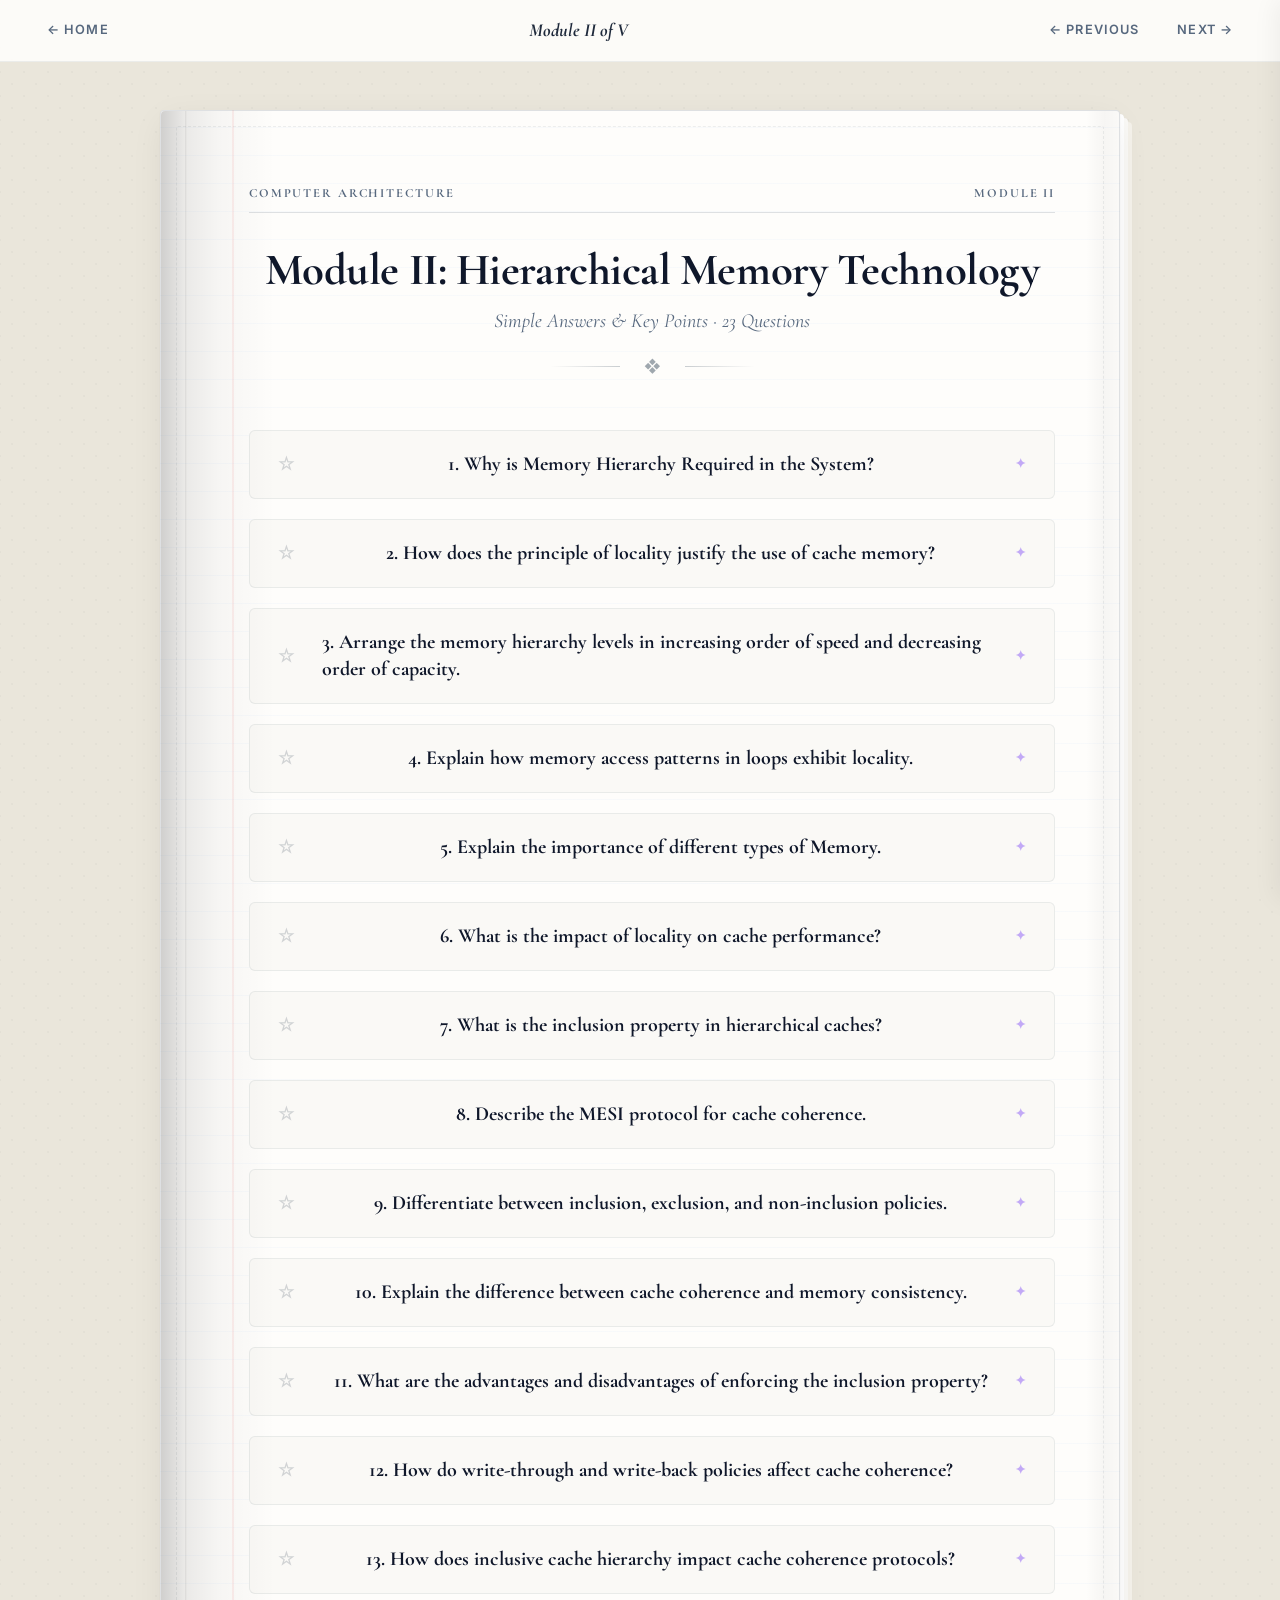
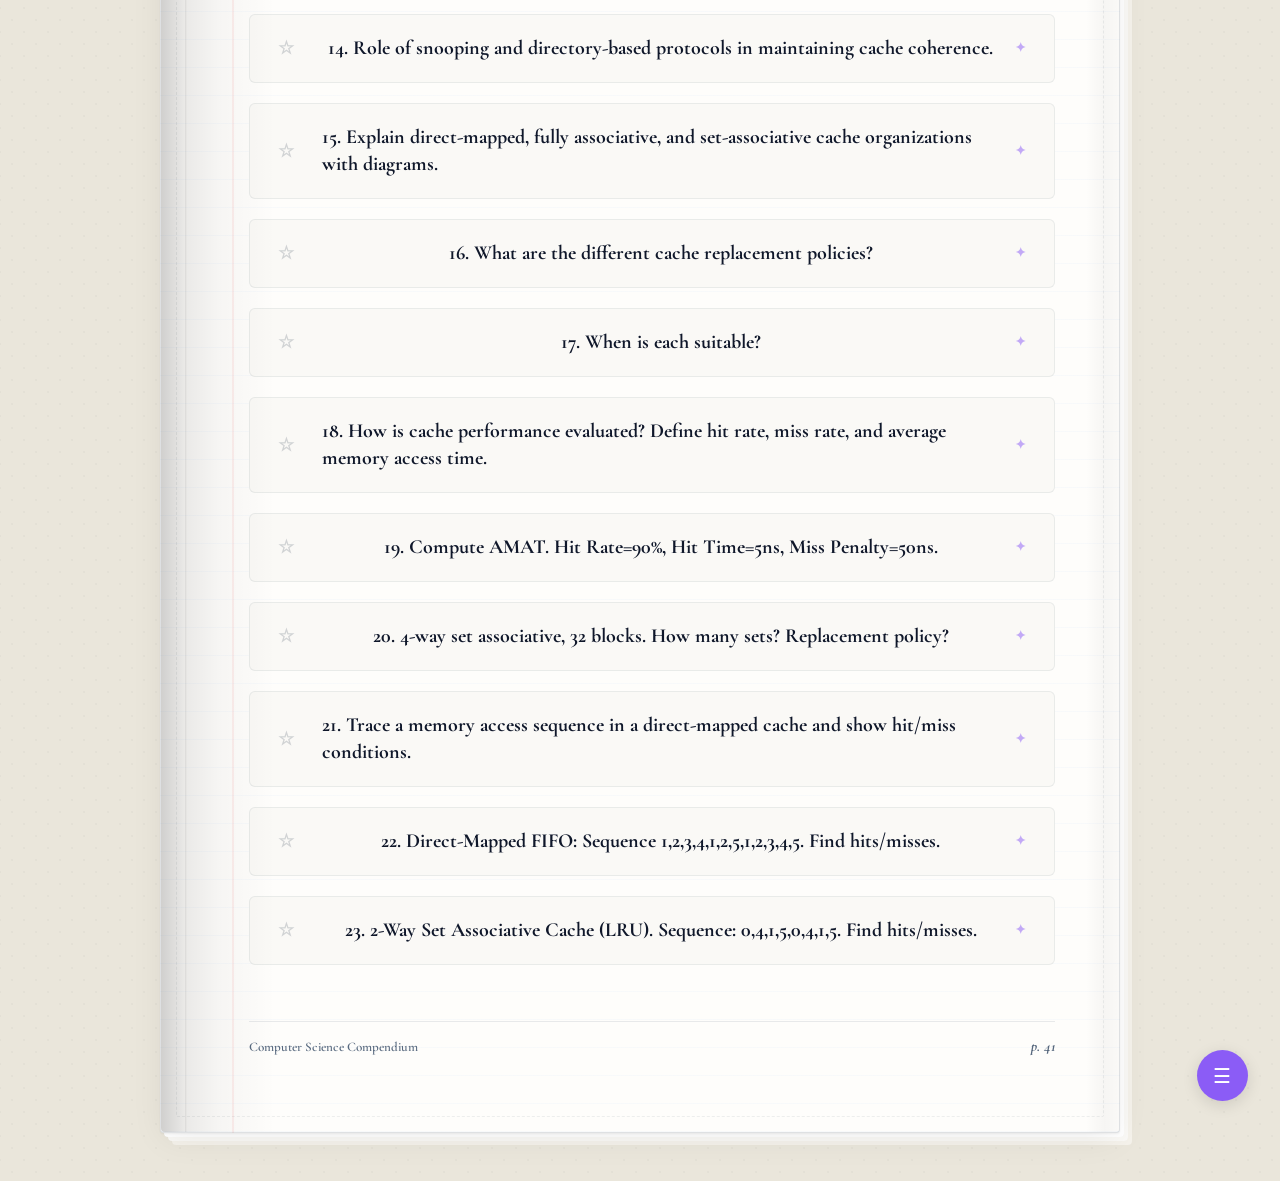
==== memory.html @ 6310a715 "Add PYQ solutions page (2023 & 2024), remove page animations, update index" ====
<!DOCTYPE html>
<html lang="en">
<head>
    <meta charset="UTF-8">
    <meta name="viewport" content="width=device-width, initial-scale=1.0">
    <title>Module 2: Hierarchical Memory Technology - Detailed Answers</title>
    <!-- Google Fonts -->
    <link rel="preconnect" href="https://fonts.googleapis.com">
    <link rel="preconnect" href="https://fonts.gstatic.com" crossorigin>
    <link href="https://fonts.googleapis.com/css2?family=Cormorant+Garamond:ital,wght@0,300;0,400;0,500;0,600;0,700;1,400;1,500;1,600&family=Inter:wght@300;400;500;600;700;800&display=swap" rel="stylesheet">

    <!-- Link to Shared Notes Stylesheet -->
    <link rel="stylesheet" href="notes.css">

    <!-- Page Specific Variable Colors -->
    <style>
        :root {
            --primary-color: var(--color-u2, #8b5cf6); /* Royal Purple */
            --primary-light: rgba(139, 92, 246, 0.05);
            --border-color: rgba(139, 92, 246, 0.15);
        }
    </style>
</head>
<body>

<nav class="top-nav">
    <a href="index.html">← Home</a>
    <span class="nav-title">Module II of V</span>
    <div style="display:flex;gap:0.5rem;">
        <a href="pipelining.html">← Previous</a>
        <a href="ilp.html">Next →</a>
    </div>
</nav>

<div class="container">
    <header>
        <h1>Module II: Hierarchical Memory Technology</h1>
        <p class="subtitle">Simple Answers &amp; Key Points · 23 Questions</p>
        <div class="book-divider">
            <span class="line"></span>
            <span class="ornament">❖</span>
            <span class="line"></span>
        </div>
    </header>
    <div class="section">

<details><summary>1. Why is Memory Hierarchy Required in the System?</summary>
<div class="answer">
    <p>The Memory Hierarchy is a fundamental architectural concept that organizes storage into multiple levels, each offering a different balance of speed, size, and cost. It exists because no single memory technology can simultaneously satisfy all three requirements of an ideal memory: fast, large, and cheap.</p>

    <p><span class="highlight">The Core Problem (The Speed-Size-Cost Triangle):</span></p>
    <ul>
        <li><b>Fast Memory (SRAM):</b> Used in CPU caches. It is extremely fast (sub-nanosecond access times) but very expensive per bit and physically large per transistor (requires 6 transistors per bit). Building a 16 GB main memory entirely from SRAM would be prohibitively expensive.</li>
        <li><b>Dense Memory (DRAM):</b> Used for Main Memory (RAM). It is much cheaper per bit (1 transistor + 1 capacitor per bit) and denser, but significantly slower (50-100 ns access times) than SRAM.</li>
        <li><b>Massive Memory (Disk/SSD):</b> Used for Secondary Storage. It is extremely cheap and can hold terabytes, but is orders of magnitude slower than DRAM (millisecond access for HDD).</li>
    </ul>

    <p><span class="highlight">The Solution — Memory Hierarchy:</span></p>
    <p>By placing small amounts of fast, expensive memory (registers, L1/L2/L3 caches) close to the CPU and progressively larger, slower, cheaper memory (DRAM, SSD, HDD) farther away, the system creates the <b>illusion</b> of a single memory that is both as fast as SRAM and as large as a hard disk. This illusion works because of the <b>Principle of Locality</b> — programs tend to access only a small fraction of memory at any given time, and that fraction can be kept in the fastest cache layer.</p>

    <p><span class="highlight">The Hierarchy Levels (Fastest to Slowest):</span></p>
    <ol>
        <li>CPU Registers (~0.25 ns, bytes)</li>
        <li>L1 Cache (~1 ns, 32-64 KB)</li>
        <li>L2 Cache (~4 ns, 256 KB - 1 MB)</li>
        <li>L3 Cache (~10 ns, 4-64 MB)</li>
        <li>Main Memory / DRAM (~50-100 ns, 8-64 GB)</li>
        <li>SSD (~100 μs, 256 GB - 4 TB)</li>
        <li>HDD (~10 ms, 1-20 TB)</li>
    </ol>
</div>
</details>

<details><summary>2. How does the principle of locality justify the use of cache memory?</summary>
<div class="answer">
    <p>The <b>Principle of Locality</b> is the empirical observation that programs do not access all memory locations with equal probability. Instead, they tend to access a small, concentrated subset of addresses at any point in time. This principle provides the theoretical foundation for why caches work.</p>

    <p><span class="highlight">Temporal Locality (Locality in Time):</span></p>
    <ul>
        <li><b>Observation:</b> If a memory address is referenced at time <i>t</i>, there is a very high probability it will be referenced again in the near future (at time <i>t + Δ</i>).</li>
        <li><b>Programming Cause:</b> Loops. A loop counter variable <code>i</code> is read and written every single iteration. Accumulators like <code>sum += A[i]</code> are touched repeatedly. Instruction memory of the loop body is fetched every iteration.</li>
        <li><b>Cache Justification:</b> Once a data block is brought into the cache on the first access (a compulsory miss), it stays there. All subsequent accesses within the loop are fast cache hits, amortizing the cost of the initial slow memory fetch.</li>
    </ul>

    <p><span class="highlight">Spatial Locality (Locality in Space):</span></p>
    <ul>
        <li><b>Observation:</b> If a memory address X is referenced, then addresses near X (e.g., X+1, X+2, X+4) are very likely to be referenced soon.</li>
        <li><b>Programming Cause:</b> Sequential array traversal (<code>A[0], A[1], A[2]...</code>), sequential instruction fetching (one instruction after another), and accessing fields of a struct or object laid out contiguously in memory.</li>
        <li><b>Cache Justification:</b> Caches do not fetch just the single requested byte. They fetch an entire <b>cache block (line)</b>, typically 64 bytes. When <code>A[0]</code> is requested, the cache also loads <code>A[1]</code> through approximately <code>A[15]</code> (for 4-byte integers). All subsequent accesses to those elements are instant cache hits.</li>
    </ul>

    <p><span class="highlight">Conclusion:</span> Without locality, every memory access would be a cache miss, rendering caches useless. It is precisely because programs exhibit strong temporal and spatial locality that a small, fast cache can intercept 90-99% of all memory accesses, dramatically speeding up execution.</p>
</div>
</details>

<details><summary>3. Arrange the memory hierarchy levels in increasing order of speed and decreasing order of capacity.</summary>
<div class="answer">
    <p>The Memory Hierarchy is organized such that as you move closer to the CPU, memory becomes <b>faster but smaller</b>. Conversely, as you move away from the CPU, memory becomes <b>slower but larger and cheaper</b>.</p>

    <p><span class="highlight">Arrangement (Slowest/Largest → Fastest/Smallest):</span></p>

    <table>
        <tr><th>Level</th><th>Technology</th><th>Typical Size</th><th>Typical Access Time</th><th>Cost per GB</th></tr>
        <tr><td>7. Secondary Storage</td><td>Magnetic Disk (HDD)</td><td>1–20 TB</td><td>5–10 ms</td><td>~$0.02</td></tr>
        <tr><td>6. Flash Storage</td><td>NAND Flash (SSD)</td><td>256 GB–4 TB</td><td>25–100 μs</td><td>~$0.10</td></tr>
        <tr><td>5. Main Memory</td><td>DRAM</td><td>8–64 GB</td><td>50–100 ns</td><td>~$3</td></tr>
        <tr><td>4. L3 Cache</td><td>SRAM</td><td>4–64 MB</td><td>~10 ns</td><td>~$10</td></tr>
        <tr><td>3. L2 Cache</td><td>SRAM</td><td>256 KB–1 MB</td><td>~4 ns</td><td>~$10</td></tr>
        <tr><td>2. L1 Cache</td><td>SRAM</td><td>32–64 KB</td><td>~1 ns</td><td>~$10</td></tr>
        <tr><td>1. CPU Registers</td><td>Flip-Flops</td><td>~1 KB</td><td>~0.25 ns</td><td>Highest</td></tr>
    </table>

    <p><b>Key Principle:</b> Each level acts as a cache for the level below it. L1 caches data from L2, L2 caches data from L3, L3 caches data from DRAM, and DRAM effectively caches data from the SSD/HDD (via Virtual Memory).</p>
</div>
</details>

<details><summary>4. Explain how memory access patterns in loops exhibit locality.</summary>
<div class="answer">
    <p>Loops are the single most important source of locality in computer programs. They demonstrate both temporal and spatial locality simultaneously.</p>

    <p><span class="highlight">Example Code:</span></p>
    <pre>
int sum = 0;
for (int i = 0; i &lt; 1000; i++) {
    sum += A[i];
}
    </pre>

    <p><span class="highlight">Temporal Locality exhibited:</span></p>
    <ul>
        <li>The variable <code>sum</code> is read and written <b>in every single iteration</b> of the loop (1000 times). After the first access brings <code>sum</code> into the cache, the remaining 999 accesses are all fast cache hits.</li>
        <li>The variable <code>i</code> (the loop counter) is read and incremented every iteration — also a temporal locality pattern.</li>
        <li>The <b>instructions</b> of the loop body (the machine code for <code>sum += A[i]</code>, the branch, and the increment) are fetched from instruction memory 1000 times. After the first iteration fetches them into the I-Cache, the next 999 iterations are all instruction cache hits.</li>
    </ul>

    <p><span class="highlight">Spatial Locality exhibited:</span></p>
    <ul>
        <li>The array <code>A[i]</code> is accessed sequentially: <code>A[0], A[1], A[2], ..., A[999]</code>. These elements are stored contiguously in memory.</li>
        <li>When the CPU fetches <code>A[0]</code>, the cache brings in an entire 64-byte cache block, which also contains <code>A[1]</code> through <code>A[15]</code> (assuming 4-byte integers). This means elements <code>A[1]</code> to <code>A[15]</code> are immediate cache hits without any additional memory requests.</li>
        <li>The instructions of the loop body are also stored sequentially in memory. Fetching the first instruction loads the neighboring instructions into the same cache block.</li>
    </ul>

    <p><b>Net Result:</b> Due to both types of locality, the cache hit rate for this loop is extremely high (often &gt;95%), meaning the CPU rarely has to wait for slow main memory.</p>
</div>
</details>

<details><summary>5. Explain the importance of different types of Memory.</summary>
<div class="answer">
    <p>Each type of memory technology serves a specific, irreplaceable role in a computer system. No single technology can fulfill all requirements.</p>

    <p><span class="highlight">1. SRAM (Static Random-Access Memory):</span></p>
    <ul>
        <li><b>Role:</b> Used for CPU Caches (L1, L2, L3).</li>
        <li><b>Technology:</b> Uses 6 transistors per bit in a bistable flip-flop configuration. Data is retained as long as power is on (no refresh needed).</li>
        <li><b>Importance:</b> Provides ultra-fast access times (~1 ns), which is essential to keep up with the CPU clock speed. Without SRAM caches, the CPU would stall on nearly every memory access, bottlenecking performance.</li>
        <li><b>Limitation:</b> Extremely expensive and physically large per bit, limiting cache sizes to a few megabytes.</li>
    </ul>

    <p><span class="highlight">2. DRAM (Dynamic Random-Access Memory):</span></p>
    <ul>
        <li><b>Role:</b> Used for Main Memory (the "RAM" users typically refer to).</li>
        <li><b>Technology:</b> Uses 1 transistor + 1 capacitor per bit. The capacitor charge leaks over time, requiring periodic <b>refresh cycles</b> (every ~64 ms), hence "Dynamic".</li>
        <li><b>Importance:</b> Offers a good balance of density, cost, and speed. It provides gigabytes of addressable memory (8-64 GB typically) at a reasonable cost, allowing programs and their data to reside in fast, random-access storage.</li>
        <li><b>Limitation:</b> Much slower than SRAM (~50-100 ns access), and volatile (data lost on power off).</li>
    </ul>

    <p><span class="highlight">3. Flash Memory (NAND) / SSD:</span></p>
    <ul>
        <li><b>Role:</b> Used for Secondary Storage (replacing traditional HDDs).</li>
        <li><b>Technology:</b> Non-volatile. Uses floating-gate transistors to trap electrons, representing data bits even without power.</li>
        <li><b>Importance:</b> Provides high-capacity, persistent, non-volatile storage with much faster access times than HDDs (microseconds vs. milliseconds). Critical for OS boot, application storage, and databases.</li>
    </ul>

    <p><span class="highlight">4. Magnetic Disk (HDD):</span></p>
    <ul>
        <li><b>Role:</b> Archival and bulk storage.</li>
        <li><b>Importance:</b> Provides the cheapest cost per GB for massive datasets (backups, media libraries, cold data). However, mechanical seek times make random access extremely slow (~10 ms).</li>
    </ul>
</div>
</details>

<details><summary>6. What is the impact of locality on cache performance?</summary>
<div class="answer">
    <p>Locality has a <b>direct and profound</b> impact on cache performance. It is the sole reason caches are effective. Without locality, a cache would have nearly a 0% hit rate and provide no benefit.</p>

    <p><span class="highlight">Impact on Hit Rate:</span></p>
    <ul>
        <li>High locality means the CPU repeatedly accesses data that is already in the cache. This directly increases the <b>cache hit rate</b>, which for well-optimized programs on modern processors can exceed 95-99%.</li>
        <li>Poor locality (e.g., random memory access patterns across a large dataset) causes the CPU to constantly request data that is NOT in the cache, resulting in a high <b>miss rate</b> and frequent, slow fetches from main memory.</li>
    </ul>

    <p><span class="highlight">Impact on Average Memory Access Time (AMAT):</span></p>
    <div class="formula-box">AMAT = Hit Time + (Miss Rate × Miss Penalty)</div>
    <ul>
        <li>If the hit rate is 99% (miss rate = 1%), hit time is 1 ns, and miss penalty is 100 ns:<br>
        AMAT = 1 + (0.01 × 100) = 1 + 1 = <b>2 ns</b>. (Excellent, nearly as fast as the cache itself.)</li>
        <li>If the hit rate drops to 80% (miss rate = 20%) due to poor locality:<br>
        AMAT = 1 + (0.20 × 100) = 1 + 20 = <b>21 ns</b>. (Over 10× worse.)</li>
    </ul>

    <p><span class="highlight">Impact on Processor Stalls and CPI:</span></p>
    <ul>
        <li>Every cache miss forces the CPU pipeline to <b>stall</b> for dozens to hundreds of clock cycles while data is fetched from DRAM. These stalls directly inflate the effective CPI (Cycles Per Instruction).</li>
        <li><div class="formula-box">Effective CPI = Ideal CPI + Memory Stall Cycles per Instruction</div></li>
        <li>Programs with high locality minimize memory stall cycles, keeping the effective CPI close to the ideal CPI of 1.0.</li>
    </ul>

    <p><b>Conclusion:</b> Locality is the single most important factor determining cache performance. Compiler writers and programmers invest significant effort in optimizing data layouts and access patterns (e.g., loop tiling, struct-of-arrays vs. array-of-structs) to maximize locality.</p>
</div>
</details>

<details><summary>7. What is the inclusion property in hierarchical caches?</summary>
<div class="answer">
    <p>The <b>Inclusion Property</b> (also called Multilevel Inclusion) is a design policy for multi-level cache hierarchies that states: <i>every cache block present in a higher-level (closer to CPU) cache must also be present in the lower-level (farther from CPU) cache.</i></p>

    <p><span class="highlight">Formal Definition:</span></p>
    <p>If a cache hierarchy has L1 and L2 caches, the inclusion property requires that:</p>
    <div class="formula-box">Contents(L1) ⊆ Contents(L2)</div>
    <p>That is, L1 is a strict subset of L2. Anything in L1 must also be in L2. L2 may contain blocks that are NOT in L1.</p>

    <p><span class="highlight">Implications and Mechanism:</span></p>
    <ul>
        <li><b>When L1 fetches a new block:</b> The block is also loaded into L2 (if not already there).</li>
        <li><b>When L2 evicts a block:</b> The hardware must check if that block also exists in L1. If it does, the block must be invalidated (or written back) from L1 as well. This is called a <b>back-invalidation</b>.</li>
        <li><b>Cache Coherence Benefit:</b> This is the primary motivation. In a multiprocessor system using a snooping protocol, the coherence hardware only needs to snoop (monitor) the L2 cache. If a block is not in L2, the inclusion property guarantees it is also not in L1. This saves the overhead of snooping both L1 and L2.</li>
    </ul>

    <p><span class="highlight">Drawback:</span></p>
    <p>The total unique cache capacity is reduced. Since L1 data is duplicated in L2, the effective unique storage is just the size of L2, not L1 + L2. This wastes a portion of the L2 space.</p>
</div>
</details>

<details><summary>8. Describe the MESI protocol for cache coherence.</summary>
<div class="answer">
    <p>The <b>MESI protocol</b> (also known as the Illinois protocol) is a widely used hardware-based cache coherence protocol for multiprocessor systems. It tracks the state of every cache block to ensure that all processors see a consistent view of shared memory. MESI stands for the four possible states of a cache line:</p>

    <p><span class="highlight">The Four States:</span></p>
    <ol>
        <li><b>M — Modified:</b>
            <ul>
                <li>The cache line has been modified (written to) by this processor and is <b>different from main memory</b>.</li>
                <li>This is the <b>only</b> valid copy of this data in the entire system.</li>
                <li>The cache is responsible for writing this data back to main memory before any other processor can read it.</li>
            </ul>
        </li>
        <li><b>E — Exclusive:</b>
            <ul>
                <li>The cache line is present <b>only in this cache</b> and it <b>matches main memory</b> (clean).</li>
                <li>This processor can promote the state to Modified (write to it) <b>without any bus transaction</b>, because no other cache holds a copy.</li>
            </ul>
        </li>
        <li><b>S — Shared:</b>
            <ul>
                <li>The cache line is present in <b>this cache and potentially one or more other caches</b>, and it <b>matches main memory</b> (clean).</li>
                <li>If this processor wants to write to this line, it must first broadcast an <b>Invalidate</b> message on the bus to force all other caches to discard their copies.</li>
            </ul>
        </li>
        <li><b>I — Invalid:</b>
            <ul>
                <li>The cache line is <b>not valid</b>. It contains stale or no data.</li>
                <li>Any access to this line requires a full cache miss and a fetch from main memory or another cache.</li>
            </ul>
        </li>
    </ol>

    <p><span class="highlight">Key Transitions (Examples):</span></p>
    <ul>
        <li><b>Read Miss (I → E or S):</b> Processor reads a block not in its cache. If no other cache has it, the state becomes Exclusive. If another cache has it, both become Shared.</li>
        <li><b>Write Hit (E → M):</b> Processor writes to a block it exclusively owns. No bus traffic needed; simply transition to Modified.</li>
        <li><b>Write Hit (S → M):</b> Processor writes to a shared block. It must broadcast an Invalidate on the bus to invalidate all other copies, then transitions to Modified.</li>
        <li><b>Snoop Hit (M → I/S):</b> Another processor wants to read a block that is Modified in this cache. This cache must supply the data (via bus intervention), write it back to memory, and transition to Shared (or Invalid).</li>
    </ul>
</div>
</details>

<details><summary>9. Differentiate between inclusion, exclusion, and non-inclusion policies.</summary>
<div class="answer">
    <p>These three policies define the relationship between the contents of different levels in a multi-level cache hierarchy (e.g., L1 and L2). Each has distinct trade-offs.</p>

    <table>
        <tr><th>Property</th><th>Inclusive</th><th>Exclusive</th><th>Non-Inclusive (NINE)</th></tr>
        <tr><td><b>Rule</b></td><td>L1 ⊆ L2 (L1 is a subset of L2)</td><td>L1 ∩ L2 = ∅ (No block is in both)</td><td>No constraint. Data may or may not overlap.</td></tr>
        <tr><td><b>Unique Capacity</b></td><td>Effective = L2 size (L1 data is duplicated)</td><td>Effective = L1 + L2 (maximum utilization)</td><td>Between Inclusive and Exclusive</td></tr>
        <tr><td><b>On L2 Eviction</b></td><td>Must back-invalidate the block from L1</td><td>Evicted block may be placed into L1 (swap)</td><td>No special action needed</td></tr>
        <tr><td><b>Coherence</b></td><td>Simplified: Snooping only needs to check L2</td><td>Complex: Must snoop both L1 and L2</td><td>Complex: Must snoop both L1 and L2</td></tr>
        <tr><td><b>Used By</b></td><td>Intel (historically), many server CPUs</td><td>AMD Athlon (L1/L2)</td><td>Some ARM designs, recent Intel designs</td></tr>
    </table>

    <p><span class="highlight">Key Insight:</span> The choice depends on whether the designer prioritizes <b>coherence simplicity</b> (→ Inclusive) or <b>maximum effective cache capacity</b> (→ Exclusive). Non-Inclusive is a pragmatic middle ground used when neither extreme is desirable.</p>
</div>
</details>

<details><summary>10. Explain the difference between cache coherence and memory consistency.</summary>
<div class="answer">
    <p>These are two distinct but related concepts that are essential for correctness in multiprocessor systems. They are often confused but address fundamentally different problems.</p>

    <table>
        <tr><th>Feature</th><th>Cache Coherence</th><th>Memory Consistency</th></tr>
        <tr><td><b>Scope</b></td><td>Deals with a <b>single memory location</b> (address X).</td><td>Deals with the <b>ordering of accesses to multiple different memory locations</b>.</td></tr>
        <tr><td><b>Problem Addressed</b></td><td>Stale copies in private caches. Multiple processors must read the most recently written value for the same variable.</td><td>Instruction reordering by compiler or out-of-order execution hardware making writes visible in an unexpected sequence.</td></tr>
        <tr><td><b>Protocol/Model</b></td><td>Enforced by hardware protocol (e.g., MESI, Snooping, Directory protocols).</td><td>Enforced by Memory Consistency Models (e.g., Sequential Consistency, TSO, Weak Consistency).</td></tr>
        <tr><td><b>Enforcement Level</b></td><td>Invisible to software; handled entirely in the hardware cache hierarchy.</td><td>Exposed to software; programmers use memory fences/barriers or synchronization primitives.</td></tr>
        <tr><td><b>Core Guarantee</b></td><td>A read to location X eventually returns the most recently written value to location X.</td><td>Updates to multiple variables (e.g., Flag and Data) are observed in a legal, consistent order.</td></tr>
    </table>

    <p><span class="highlight">Summary:</span> Coherence guarantees that you get the <i>correct value</i> for a single variable. Consistency guarantees the <i>correct order</i> in which updates to multiple variables become visible across processors. Both are necessary for correct parallel programs.</p>
</div>
</details>

<details><summary>11. What are the advantages and disadvantages of enforcing the inclusion property?</summary>
<div class="answer">
    <p>The inclusion property (L1 ⊆ L2) is a deliberate design choice with significant trade-offs.</p>

    <p><span class="highlight">Advantages:</span></p>
    <ol>
        <li><b>Simplified Cache Coherence:</b> This is the primary motivation. In a multiprocessor system with snooping, coherence requests (e.g., invalidations) from other processors on the shared bus only need to check the L2 cache. If the block is not found in L2, the inclusion property guarantees it is not in L1 either. This avoids the latency and complexity of also probing the smaller, faster L1 cache on every snoop request.</li>
        <li><b>External Interface Simplification:</b> The L2 cache acts as a single, unified filter between the processor core and the rest of the memory system. All coherence traffic is handled at L2, keeping the L1 cache dedicated to serving the CPU with minimal interference.</li>
        <li><b>Easier Verification:</b> Hardware designers find it easier to verify the correctness of a coherence protocol when the inclusion invariant holds, reducing design bugs.</li>
    </ol>

    <p><span class="highlight">Disadvantages:</span></p>
    <ol>
        <li><b>Wasted Cache Capacity:</b> All blocks in L1 are duplicated in L2. If L1 is 64 KB and L2 is 256 KB, effectively only 256 KB of unique data can be cached (not 64 + 256 = 320 KB). In an exclusive hierarchy, the full 320 KB would be usable.</li>
        <li><b>Back-Invalidation Pollution:</b> When L2 needs to evict a block (to make space), it must check if L1 also has that block. If L1 does, it must be forcibly evicted from L1 as well (back-invalidation). This can evict a block that the CPU is actively using from L1, causing an unnecessary L1 miss and performance degradation.</li>
        <li><b>L2 Size Constraint:</b> L2 must be significantly larger than L1 to avoid excessive back-invalidations. The associativity of L2 must also be at least as high as L1's to prevent pathological eviction scenarios.</li>
    </ol>
</div>
</details>

<details><summary>12. How do write-through and write-back policies affect cache coherence?</summary>
<div class="answer">
    <p>The write policy determines what happens to main memory when the CPU writes to a cache block. This has a direct and significant impact on how coherence is maintained in multiprocessor systems.</p>

    <p><span class="highlight">Write-Through Policy:</span></p>
    <ul>
        <li><b>Mechanism:</b> Every write to the cache simultaneously writes the data to main memory. The cache and memory are always in sync.</li>
        <li><b>Effect on Coherence:</b> Main memory always holds the most up-to-date value. If another processor needs the data, it can (in principle) read it from main memory. This simplifies coherence because the "source of truth" is always available.</li>
        <li><b>Drawback:</b> Generates massive bus traffic. Every single store instruction produces a write transaction on the memory bus. This saturates the shared bus in a multiprocessor system, making it a severe performance bottleneck. A <b>Write Buffer</b> is often used to partially mitigate this by batching writes.</li>
    </ul>

    <p><span class="highlight">Write-Back Policy:</span></p>
    <ul>
        <li><b>Mechanism:</b> Writes are only made to the cache block. The cache block is marked as "dirty" (Modified). Main memory is only updated later, when the dirty block is evicted from the cache.</li>
        <li><b>Effect on Coherence:</b> Main memory may hold stale data. This makes coherence significantly harder because the most current value of a memory location might reside exclusively in one processor's cache, unknown to all others. Hardware protocols like MESI become essential. When another processor requests the block, the owning cache must intercept the bus request (via snooping) and supply the data directly from its cache (cache-to-cache transfer or intervention).</li>
        <li><b>Advantage:</b> Drastically reduces bus traffic. Multiple writes to the same block only generate a single memory transaction when the block is eventually evicted. This is crucial for scalability in multiprocessors.</li>
    </ul>

    <p><span class="highlight">Conclusion:</span> Write-back is the dominant policy in modern multiprocessors because the reduced bus traffic far outweighs the added coherence complexity, which is efficiently handled by hardware protocols like MESI.</p>
</div>
</details>

<details><summary>13. How does inclusive cache hierarchy impact cache coherence protocols?</summary>
<div class="answer">
    <p>An inclusive cache hierarchy (where L1 ⊆ L2) has a very significant and beneficial impact on coherence protocol design, particularly for snooping-based protocols.</p>

    <p><span class="highlight">The Core Benefit — Snoop Filtering:</span></p>
    <ul>
        <li>In a bus-based multiprocessor, every coherence request (e.g., "Processor 2 wants to read block X") is broadcast on the shared bus. Every processor must check if it has block X in its cache.</li>
        <li><b>Without Inclusion:</b> The coherence hardware would need to probe both the L1 and L2 caches of each processor. Since L1 is small and fast but directly serves the CPU pipeline, interrupting L1 for every snoop request causes performance degradation (structural hazards on the L1 port).</li>
        <li><b>With Inclusion:</b> The coherence hardware only needs to probe the L2 cache (and its associated L2 tag array). If block X is NOT found in L2, the inclusion property mathematically guarantees it is NOT in L1. There is no need to interrupt the L1 cache at all. This keeps the L1 cache solely dedicated to the CPU, free from coherence interference.</li>
    </ul>

    <p><span class="highlight">Performance Impact:</span></p>
    <ul>
        <li>L2 caches are larger and slower, and typically have a dedicated port or tag array for snooping. Probing L2 does not interfere with L1-to-CPU traffic.</li>
        <li>This effectively decouples the processor pipeline from the coherence protocol, leading to higher overall throughput and lower latency.</li>
    </ul>

    <p><span class="highlight">The Tradeoff:</span></p>
    <p>The price paid is the back-invalidation problem: when L2 evicts a block, L1 must also evict it. This can hurt performance if L2 is not sufficiently larger than L1.</p>
</div>
</details>

<details><summary>14. Role of snooping and directory-based protocols in maintaining cache coherence.</summary>
<div class="answer">
    <p>Both are hardware mechanisms to ensure that all processors in a shared-memory multiprocessor see a consistent view of memory. They differ fundamentally in how they track which caches hold which blocks.</p>

    <p><span class="highlight">Snooping-Based Protocols:</span></p>
    <ul>
        <li><b>Mechanism:</b> All processors share a common bus. Every cache controller continuously monitors (snoops) all bus transactions. When one processor broadcasts a read or write request, every other cache controller checks if it holds a copy of the requested block and takes appropriate action (invalidate, supply data, etc.).</li>
        <li><b>Protocols:</b> MESI, MSI, MOESI.</li>
        <li><b>Advantages:</b> Simple hardware design; low latency for small systems (broadcast is inherently fast).</li>
        <li><b>Disadvantages:</b> Does not scale beyond ~8-16 processors. The shared bus becomes a bandwidth bottleneck because every transaction must be seen by every processor. Bus arbitration and bandwidth limit the system size.</li>
        <li><b>Used in:</b> Dual-socket and quad-socket server systems, desktop multi-core processors.</li>
    </ul>

    <p><span class="highlight">Directory-Based Protocols:</span></p>
    <ul>
        <li><b>Mechanism:</b> A distributed or centralized <b>directory</b> keeps track of the state of every memory block — specifically, which caches currently hold a copy. When a processor needs to perform a coherence action, it contacts the directory. The directory sends point-to-point messages only to the specific caches that need to be notified, rather than broadcasting to all.</li>
        <li><b>Advantages:</b> Highly scalable. Bus bandwidth is not a bottleneck because messages are targeted (unicast), not broadcast. Can scale to hundreds or thousands of processors.</li>
        <li><b>Disadvantages:</b> Higher latency for individual transactions (requires a message to the directory, then a message from the directory to the relevant cache, then a response back). More complex hardware and more memory overhead to store the directory entries.</li>
        <li><b>Used in:</b> Large-scale servers, NUMA systems (e.g., AMD EPYC, Intel Xeon with QPI/UPI), supercomputers.</li>
    </ul>
</div>
</details>

<details><summary>15. Explain direct-mapped, fully associative, and set-associative cache organizations with diagrams.</summary>
<div class="answer">
    <p>Cache organization determines <i>where</i> a memory block can be placed within the cache. This is one of the most critical cache design decisions.</p>

    <p><span class="highlight">1. Direct-Mapped Cache:</span></p>
    <ul>
        <li><b>Rule:</b> Each memory block maps to <b>exactly one</b> specific cache line.</li>
        <li><b>Mapping:</b> <code>Cache Line Index = Block Address MOD Number of Cache Blocks</code>.</li>
        <li><b>Advantage:</b> Simplest hardware. Only one comparison is needed to check for a hit/miss, leading to the fastest hit time.</li>
        <li><b>Disadvantage:</b> High conflict miss rate. If two frequently used blocks map to the same line, they continuously evict each other (thrashing), even if other cache lines are empty.</li>
        <li><b>Address Division:</b> <code>| Tag | Index | Block Offset |</code></li>
    </ul>

    <p><span class="highlight">2. Fully Associative Cache:</span></p>
    <ul>
        <li><b>Rule:</b> A memory block can be placed in <b>any</b> cache line.</li>
        <li><b>Mapping:</b> No index bits needed. The entire block address is used as the tag.</li>
        <li><b>Advantage:</b> Lowest conflict miss rate. A block is only evicted when the cache is completely full. Maximum flexibility.</li>
        <li><b>Disadvantage:</b> Most expensive hardware. Every cache line's tag must be compared simultaneously (in parallel) with the requested address. This requires a large comparator array, making it impractical for large caches.</li>
        <li><b>Address Division:</b> <code>| Tag | Block Offset |</code></li>
    </ul>

    <p><span class="highlight">3. Set-Associative Cache (N-way):</span></p>
    <ul>
        <li><b>Rule:</b> The cache is divided into <b>sets</b>. Each set contains N cache lines (N "ways"). A memory block maps to a specific <b>set</b> (using an index), but can be placed in <b>any of the N ways</b> within that set.</li>
        <li><b>Mapping:</b> <code>Set Index = Block Address MOD Number of Sets</code>.</li>
        <li><b>Advantage:</b> Best practical compromise. 4-way or 8-way set associativity drastically reduces conflict misses compared to direct-mapped, while requiring far fewer comparators than a fully associative cache.</li>
        <li><b>Address Division:</b> <code>| Tag | Set Index | Block Offset |</code></li>
    </ul>

    <p><b>Note:</b> Direct-Mapped is a special case of set-associative with 1 way. Fully Associative is a special case with 1 set containing all lines.</p>
</div>
</details>

<details><summary>16. What are the different cache replacement policies?</summary>
<div class="answer">
    <p>When a cache miss occurs in a set-associative or fully associative cache and the set is full, the cache controller must decide which existing block to <b>evict</b> (replace) to make room for the new block. The replacement policy determines this choice.</p>

    <p><span class="highlight">1. LRU (Least Recently Used):</span></p>
    <ul>
        <li><b>Policy:</b> Evict the block that has not been accessed for the longest time.</li>
        <li><b>Rationale:</b> Based on temporal locality — a block not used for a long time is unlikely to be needed soon.</li>
        <li><b>Implementation:</b> Requires tracking access order. For 2-way, a single bit suffices. For N-way (N &gt; 4), hardware complexity grows factorially, making true LRU impractical. Pseudo-LRU approximations (like tree-based PLRU) are commonly used instead.</li>
        <li><b>Performance:</b> Generally the best performing policy for typical workloads.</li>
    </ul>

    <p><span class="highlight">2. FIFO (First In, First Out):</span></p>
    <ul>
        <li><b>Policy:</b> Evict the block that has been in the cache the longest (oldest arrival), regardless of how recently or frequently it was accessed.</li>
        <li><b>Rationale:</b> Simple to implement with a circular pointer.</li>
        <li><b>Drawback:</b> Can evict frequently used blocks that happened to arrive early. Suffers from Belady's anomaly (increasing cache size can sometimes increase miss rate).</li>
    </ul>

    <p><span class="highlight">3. Random Replacement:</span></p>
    <ul>
        <li><b>Policy:</b> Evict a randomly chosen block from the set.</li>
        <li><b>Rationale:</b> Extremely simple hardware (just a random number generator / counter). No tracking of access history needed at all.</li>
        <li><b>Performance:</b> Surprisingly competitive with LRU for high-associativity caches (8-way and above). It avoids pathological worst-case patterns that can trap LRU.</li>
    </ul>

    <p><span class="highlight">4. Optimal (Belady's Algorithm — Theoretical Only):</span></p>
    <ul>
        <li><b>Policy:</b> Evict the block that will be accessed farthest in the future.</li>
        <li><b>Implementation:</b> Impossible to implement in hardware (requires knowledge of the future). Used only as a theoretical benchmark to measure how close practical algorithms come to the ideal.</li>
    </ul>
</div>
</details>

<details><summary>17. When is each suitable?</summary>
<div class="answer">
    <p>The choice of replacement policy depends on the hardware constraints and the expected workload behavior.</p>

    <ul>
        <li><span class="highlight">LRU is suitable when:</span>
            <ul>
                <li>The cache associativity is low (2-way or 4-way), where LRU hardware cost is manageable.</li>
                <li>The workload exhibits strong temporal locality (e.g., loops, recursive algorithms), where recently used data is very likely to be used again.</li>
                <li>Performance is the top priority and the hardware budget allows for the tracking logic.</li>
            </ul>
        </li>
        <li><span class="highlight">FIFO is suitable when:</span>
            <ul>
                <li>Hardware simplicity is critical and the budget for replacement logic is minimal.</li>
                <li>The workload has streaming patterns where data is accessed once and then never again (FIFO naturally evicts the oldest, already-consumed data).</li>
            </ul>
        </li>
        <li><span class="highlight">Random is suitable when:</span>
            <ul>
                <li>The cache has high associativity (8-way, 16-way), where true LRU is prohibitively expensive in hardware.</li>
                <li>The workload has unpredictable or adversarial access patterns that could exploit weaknesses in deterministic policies like LRU.</li>
                <li>In L2 and L3 caches, where the slight performance difference compared to LRU is negligible, but the hardware savings are significant.</li>
            </ul>
        </li>
    </ul>
</div>
</details>

<details><summary>18. How is cache performance evaluated? Define hit rate, miss rate, and average memory access time.</summary>
<div class="answer">
    <p>Cache performance is evaluated by measuring how effectively the cache intercepts memory requests, preventing them from reaching the slower main memory.</p>

    <p><span class="highlight">1. Hit Rate (H):</span></p>
    <ul>
        <li><b>Definition:</b> The fraction of all memory accesses that are successfully found in the cache (cache hits).</li>
        <li><div class="formula-box">Hit Rate = Number of Cache Hits / Total Number of Memory Accesses</div></li>
        <li>A typical well-designed L1 cache achieves a hit rate of 95-99%.</li>
    </ul>

    <p><span class="highlight">2. Miss Rate (M):</span></p>
    <ul>
        <li><b>Definition:</b> The fraction of all memory accesses that are NOT found in the cache (cache misses).</li>
        <li><div class="formula-box">Miss Rate = 1 - Hit Rate = Number of Cache Misses / Total Number of Memory Accesses</div></li>
        <li>Misses are categorized using the <b>"Three C's" model:</b>
            <ul>
                <li><b>Compulsory Misses:</b> First-ever access to a block (cold miss). Unavoidable.</li>
                <li><b>Capacity Misses:</b> The cache is too small to hold all the data the program needs.</li>
                <li><b>Conflict Misses:</b> Multiple blocks map to the same cache set and evict each other, even though the cache has unused space elsewhere.</li>
            </ul>
        </li>
    </ul>

    <p><span class="highlight">3. Average Memory Access Time (AMAT):</span></p>
    <ul>
        <li><b>Definition:</b> The average time required for a memory access, considering both hits and misses.</li>
        <li><div class="formula-box">AMAT = Hit Time + (Miss Rate × Miss Penalty)</div></li>
        <li><b>Hit Time:</b> The time to access the cache and determine if it's a hit (typically 1-4 clock cycles for L1).</li>
        <li><b>Miss Penalty:</b> The additional time needed to fetch the block from the next level of memory when a miss occurs (typically 50-200 clock cycles for accessing DRAM).</li>
        <li>For multi-level caches: <code>AMAT = Hit Time L1 + Miss Rate L1 × (Hit Time L2 + Miss Rate L2 × Miss Penalty L2)</code>.</li>
    </ul>
</div>
</details>

<details><summary>19. Compute AMAT. Hit Rate=90%, Hit Time=5ns, Miss Penalty=50ns.</summary>
<div class="answer">
    <p>This is a straightforward application of the AMAT formula.</p>

    <p><b>Given:</b></p>
    <ul>
        <li>Hit Rate = 90% = 0.90</li>
        <li>Hit Time = 5 ns</li>
        <li>Main Memory Access Time (used as Miss Penalty) = 50 ns</li>
    </ul>

    <p><b>Step 1: Calculate the Miss Rate</b></p>
    <div class="formula-box">Miss Rate = 1 - Hit Rate = 1 - 0.90 = 0.10 (10%)</div>

    <p><b>Step 2: Apply the AMAT Formula</b></p>
    <div class="formula-box">AMAT = Hit Time + (Miss Rate × Miss Penalty)<br>
    AMAT = 5 ns + (0.10 × 50 ns)<br>
    AMAT = 5 ns + 5 ns<br>
    AMAT = 10 ns</div>

    <p><b>Conclusion:</b> The Average Memory Access Time is <b>10 ns</b>.</p>

    <p><span class="highlight">Interpretation:</span> Even though the cache serves 90% of requests in just 5 ns, the 10% of misses — each costing an additional 50 ns — doubles the average access time to 10 ns. This illustrates why even small improvements in miss rate (e.g., from 10% to 5%) have an outsized impact on AMAT (reducing it from 10 ns to 7.5 ns).</p>
</div>
</details>

<details><summary>20. 4-way set associative, 32 blocks. How many sets? Replacement policy?</summary>
<div class="answer">
    <p><b>Given:</b></p>
    <ul>
        <li>Total number of cache blocks = 32</li>
        <li>Associativity (number of ways) = 4</li>
    </ul>

    <p><b>Step 1: Calculate the Number of Sets</b></p>
    <div class="formula-box">Number of Sets = Total Blocks / Number of Ways<br>
    Number of Sets = 32 / 4 = 8 sets</div>

    <p><b>Step 2: Explain the Replacement Policy</b></p>
    <p>The replacement policy dictates which of the 4 blocks <b>within a given set</b> is evicted when a new block needs to be loaded into a set that is already full.</p>
    <ul>
        <li>In a <b>Direct-Mapped</b> cache (1-way), there is no choice — the single block in the mapped line is always replaced. No replacement policy needed.</li>
        <li>In this <b>4-way set-associative</b> cache, each set has 4 blocks. When a miss occurs and the set is full, the hardware must choose one of the 4 blocks to evict. Common policies include:
            <ul>
                <li><b>LRU:</b> Evict the least recently used of the 4 blocks. For 4-way, this requires tracking access ordering, which is feasible.</li>
                <li><b>Random:</b> Evict a randomly chosen block from the 4 ways. Simpler hardware.</li>
                <li><b>FIFO:</b> Evict the block that entered the set earliest.</li>
            </ul>
        </li>
    </ul>

    <p><b>Address Breakdown:</b></p>
    <ul>
        <li><b>Set Index bits:</b> log₂(8) = <b>3 bits</b> (to select one of 8 sets).</li>
        <li><b>Block Offset bits:</b> Depends on block size (e.g., if block = 16 bytes → 4 bits).</li>
        <li><b>Tag bits:</b> Remaining bits of the address.</li>
    </ul>
</div>
</details>

<details><summary>21. Trace a memory access sequence in a direct-mapped cache and show hit/miss conditions.</summary>
<div class="answer">
    <p><i>General approach for solving any direct-mapped cache trace problem for an exam:</i></p>

    <p><b>Step-by-Step Method:</b></p>
    <ol>
        <li><b>Determine the mapping function:</b> <code>Cache Line = Block Address MOD Number of Cache Lines</code>.</li>
        <li><b>Create a table</b> with columns: Access #, Block Address, Cache Line (Index), Tag, Current Cache Contents, Hit/Miss.</li>
        <li><b>For each access:</b>
            <ul>
                <li>Calculate which cache line the block maps to.</li>
                <li>Check if the current tag in that cache line matches the incoming block's tag.</li>
                <li>If tags match → <b>HIT</b>.</li>
                <li>If tags don't match (or line is empty) → <b>MISS</b>. Replace the block in that cache line with the new block.</li>
            </ul>
        </li>
    </ol>

    <p><span class="highlight">Example Trace:</span></p>
    <p>Cache: 4 lines (0-3). Block sequence: 0, 8, 0, 6, 8.</p>
    <p>Mapping: Line = Block MOD 4.</p>

    <table>
        <tr><th>Access</th><th>Block</th><th>Line (mod 4)</th><th>Cache State at Line</th><th>Result</th></tr>
        <tr><td>1</td><td>0</td><td>0</td><td>Empty → Load 0</td><td>MISS</td></tr>
        <tr><td>2</td><td>8</td><td>0</td><td>Has 0 → Evict, Load 8</td><td>MISS (conflict)</td></tr>
        <tr><td>3</td><td>0</td><td>0</td><td>Has 8 → Evict, Load 0</td><td>MISS (conflict)</td></tr>
        <tr><td>4</td><td>6</td><td>2</td><td>Empty → Load 6</td><td>MISS</td></tr>
        <tr><td>5</td><td>8</td><td>0</td><td>Has 0 → Evict, Load 8</td><td>MISS (conflict)</td></tr>
    </table>
    <p><b>Result:</b> 0 Hits, 5 Misses. Blocks 0 and 8 constantly thrash because they both map to Line 0. A 2-way set-associative cache would solve this.</p>
</div>
</details>

<details><summary>22. Direct-Mapped FIFO: Sequence 1,2,3,4,1,2,5,1,2,3,4,5. Find hits/misses.</summary>
<div class="answer">
    <p><b>Given:</b> Cache size = 4 blocks. Direct-Mapped. Mapping: Cache Line = Block Number mod 4.</p>

    <p><b>Note:</b> In a Direct-Mapped cache, the "replacement policy" is irrelevant because each block has exactly one possible location. There is no choice about which block to evict — the conflicting block is always overwritten.</p>

    <table>
        <tr><th>Access #</th><th>Block</th><th>Line (mod 4)</th><th>Cache Lines [0,1,2,3]</th><th>Result</th></tr>
        <tr><td>1</td><td>1</td><td>1</td><td>[-, 1, -, -]</td><td>MISS</td></tr>
        <tr><td>2</td><td>2</td><td>2</td><td>[-, 1, 2, -]</td><td>MISS</td></tr>
        <tr><td>3</td><td>3</td><td>3</td><td>[-, 1, 2, 3]</td><td>MISS</td></tr>
        <tr><td>4</td><td>4</td><td>0</td><td>[4, 1, 2, 3]</td><td>MISS</td></tr>
        <tr><td>5</td><td>1</td><td>1</td><td>[4, 1, 2, 3]</td><td><b>HIT</b></td></tr>
        <tr><td>6</td><td>2</td><td>2</td><td>[4, 1, 2, 3]</td><td><b>HIT</b></td></tr>
        <tr><td>7</td><td>5</td><td>1</td><td>[4, 5, 2, 3]</td><td>MISS (evicts 1)</td></tr>
        <tr><td>8</td><td>1</td><td>1</td><td>[4, 1, 2, 3]</td><td>MISS (evicts 5)</td></tr>
        <tr><td>9</td><td>2</td><td>2</td><td>[4, 1, 2, 3]</td><td><b>HIT</b></td></tr>
        <tr><td>10</td><td>3</td><td>3</td><td>[4, 1, 2, 3]</td><td><b>HIT</b></td></tr>
        <tr><td>11</td><td>4</td><td>0</td><td>[4, 1, 2, 3]</td><td><b>HIT</b></td></tr>
        <tr><td>12</td><td>5</td><td>1</td><td>[4, 5, 2, 3]</td><td>MISS (evicts 1)</td></tr>
    </table>

    <p><b>Result: 5 Hits, 7 Misses.</b></p>
</div>
</details>

<details><summary>23. 2-Way Set Associative Cache (LRU). Sequence: 0,4,1,5,0,4,1,5. Find hits/misses.</summary>
<div class="answer">
    <p><b>Given:</b> 2 Sets, each with 2 blocks (2-way). Total = 4 blocks. LRU replacement. Mapping: Set = Block MOD 2.</p>

    <p><b>Sets:</b> Set 0 (holds blocks where Block mod 2 = 0) and Set 1 (holds blocks where Block mod 2 = 1).</p>

    <table>
        <tr><th>Access</th><th>Block</th><th>Set</th><th>Set 0 [Way0, Way1]</th><th>Set 1 [Way0, Way1]</th><th>Result</th><th>LRU in Set</th></tr>
        <tr><td>1</td><td>0</td><td>0</td><td>[<b>0</b>, -]</td><td>[-, -]</td><td>MISS</td><td>-</td></tr>
        <tr><td>2</td><td>4</td><td>0</td><td>[0, <b>4</b>]</td><td>[-, -]</td><td>MISS</td><td>LRU=0</td></tr>
        <tr><td>3</td><td>1</td><td>1</td><td>[0, 4]</td><td>[<b>1</b>, -]</td><td>MISS</td><td>-</td></tr>
        <tr><td>4</td><td>5</td><td>1</td><td>[0, 4]</td><td>[1, <b>5</b>]</td><td>MISS</td><td>LRU=1</td></tr>
        <tr><td>5</td><td>0</td><td>0</td><td>[<b>0</b>, 4]</td><td>[1, 5]</td><td><b>HIT</b></td><td>LRU=4</td></tr>
        <tr><td>6</td><td>4</td><td>0</td><td>[0, <b>4</b>]</td><td>[1, 5]</td><td><b>HIT</b></td><td>LRU=0</td></tr>
        <tr><td>7</td><td>1</td><td>1</td><td>[0, 4]</td><td>[<b>1</b>, 5]</td><td><b>HIT</b></td><td>LRU=5</td></tr>
        <tr><td>8</td><td>5</td><td>1</td><td>[0, 4]</td><td>[1, <b>5</b>]</td><td><b>HIT</b></td><td>LRU=1</td></tr>
    </table>

    <p><b>Result: 4 Hits, 4 Misses.</b></p>

    <p><span class="highlight">Analysis:</span> The first 4 accesses are compulsory misses (cold starts). The next 4 accesses are all hits because the working set (blocks 0, 4, 1, 5) fits perfectly into the 4-block cache. The 2-way associativity prevents the conflict misses that would destroy performance in a direct-mapped cache with this access pattern.</p>
</div>
</details>

</div>
    <script src="notes.js"></script>
</div>

</body>
</html>
---- notes.css ----
/* ==========================================
   notes.css — Shared Editorial Book Styles
   ========================================== */

/* Typography & Reset */
* {
    margin: 0;
    padding: 0;
    box-sizing: border-box;
}

:root {
    --bg-desk: #eae6db; /* Desk/Surface ambient tone */
    --bg-paper: #fefdfb; /* Fine book paper background */
    --text-main: #1e293b; /* Charcoal ink */
    --text-muted: #57687e; /* Muted ink */
    --border-light: rgba(44, 62, 80, 0.1);
    
    /* Default fallback colors if not overwritten */
    --primary-color: #3b82f6;
    --primary-light: rgba(59, 130, 246, 0.05);
    --border-color: rgba(59, 130, 246, 0.15);
}

body {
    font-family: 'Inter', -apple-system, BlinkMacSystemFont, 'Segoe UI', Roboto, sans-serif;
    line-height: 1.7;
    color: var(--text-main);
    background-color: var(--bg-desk);
    /* Soft paper/desk texture overlay */
    background-image: 
        radial-gradient(rgba(30, 41, 59, 0.03) 1px, transparent 1px), 
        radial-gradient(rgba(30, 41, 59, 0.03) 1px, var(--bg-desk) 1px);
    background-size: 24px 24px;
    background-position: 0 0, 12px 12px;
    perspective: 1800px;
    overflow-x: hidden;
}

/* STICKY TOP NAVIGATION */
.top-nav {
    background-color: rgba(254, 253, 251, 0.9);
    backdrop-filter: blur(12px);
    -webkit-backdrop-filter: blur(12px);
    border-bottom: 1px solid rgba(44, 62, 80, 0.08);
    padding: 0.75rem 2rem;
    display: flex;
    align-items: center;
    justify-content: space-between;
    position: sticky;
    top: 0;
    z-index: 100;
}

.top-nav a {
    color: var(--text-muted);
    text-decoration: none;
    font-weight: 600;
    font-size: 0.8rem;
    text-transform: uppercase;
    letter-spacing: 0.08em;
    padding: 0.4rem 0.9rem;
    border-radius: 4px;
    border: 1px solid transparent;
    transition: all 0.2s ease;
    display: inline-flex;
    align-items: center;
    gap: 0.25rem;
}

.top-nav a:hover {
    color: var(--primary-color);
    background-color: var(--primary-light);
    border-color: rgba(var(--primary-color), 0.1);
}

.nav-title {
    font-family: 'Cormorant Garamond', serif;
    font-weight: 700;
    font-style: italic;
    color: var(--text-main);
    font-size: 1.15rem;
}

/* MAIN CONTAINER (The Folio Page Sheet with stacked paper shadows) */
.container {
    max-width: 960px;
    margin: 3rem auto;
    padding: 4.5rem 4rem 4.5rem 5.5rem;
    background-color: var(--bg-paper);
    border: 1px solid rgba(44, 62, 80, 0.15);
    border-radius: 4px;
    position: relative;
    box-shadow: 
        0 1px 2px rgba(0, 0, 0, 0.05),
        0 8px 32px -4px rgba(0, 0, 0, 0.08),
        /* Dynamic Textbook Stacked Paper Shadows */
        4px 4px 0 #ffffff,
        4px 4px 0 rgba(44, 62, 80, 0.05),
        8px 8px 0 #faf9f6,
        8px 8px 0 rgba(44, 62, 80, 0.03),
        12px 12px 0 #f5f2eb,
        12px 12px 0 rgba(44, 62, 80, 0.02);
    /* Tactile notebook ruled papers background */
    background-image: 
        linear-gradient(to right, transparent 71px, rgba(239, 68, 68, 0.08) 71px, rgba(239, 68, 68, 0.08) 73px, transparent 73px),
        linear-gradient(rgba(59, 130, 246, 0.03) 1px, transparent 1px);
    background-size: 100% 100%, 100% 28px;
    background-position: 0 0, 0 4.5rem;
}

/* Inset folio dashed border layout */
.container::before {
    content: '';
    position: absolute;
    top: 15px;
    left: 15px;
    right: 15px;
    bottom: 15px;
    border: 1px dashed rgba(44, 62, 80, 0.08);
    pointer-events: none;
    border-radius: 2px;
}

/* Subtle Book Crease shadow overlay */
.container::after {
    content: '';
    position: absolute;
    top: 0;
    bottom: 0;
    left: 0;
    right: 0;
    background: linear-gradient(
        to right, 
        rgba(0, 0, 0, 0.18) 0%, 
        rgba(0, 0, 0, 0.08) 2.5%, 
        rgba(0, 0, 0, 0.03) 6%, 
        transparent 12%, 
        transparent 96.5%, 
        rgba(0, 0, 0, 0.03) 98.5%, 
        rgba(0, 0, 0, 0.015) 100%
    );
    pointer-events: none;
    border-radius: 4px;
    z-index: 10;
}

/* CHAPTER TITLE / HEADER INSIDE PARCHMENT */
header {
    text-align: center;
    margin-bottom: 3.5rem;
    position: relative;
    z-index: 2;
}

header h1 {
    font-family: 'Cormorant Garamond', serif;
    font-size: 2.8rem;
    font-weight: 700;
    line-height: 1.15;
    color: #0f172a;
    margin-bottom: 0.5rem;
    letter-spacing: -0.01em;
}

.subtitle {
    font-family: 'Cormorant Garamond', serif;
    font-style: italic;
    font-size: 1.25rem;
    color: var(--text-muted);
    margin: 0;
}

/* Book divider decoration */
.book-divider {
    display: flex;
    align-items: center;
    justify-content: center;
    gap: 1.5rem;
    margin: 1.25rem 0 1.5rem;
}

.book-divider .line {
    height: 1px;
    width: 70px;
    background: linear-gradient(to var(--direction, right), rgba(44, 62, 80, 0.25), transparent);
}

.book-divider .line:first-child {
    --direction: left;
}

.book-divider .ornament {
    font-size: 1rem;
    color: rgba(44, 62, 80, 0.45);
    user-select: none;
    line-height: 1;
}

/* SECTION (Group containers in some pages) */
.section {
    position: relative;
    z-index: 2;
}

.section h2 {
    font-family: 'Cormorant Garamond', serif;
    font-size: 1.8rem;
    font-weight: 700;
    color: var(--primary-color);
    border-bottom: 1px solid rgba(44, 62, 80, 0.08);
    padding-bottom: 0.5rem;
    margin: 2rem 0 1.5rem;
}

.section:first-child h2 {
    margin-top: 0;
}

/* DETAILS & SUMMARY (The Q&A Card Blocks) */
details {
    background-color: #faf9f6;
    border: 1px solid rgba(44, 62, 80, 0.08);
    border-radius: 6px;
    margin-bottom: 1.25rem;
    padding: 1.25rem 1.75rem;
    transition: all 0.3s cubic-bezier(0.16, 1, 0.3, 1);
    position: relative;
    z-index: 2;
}

details[open] {
    background-color: #ffffff;
    box-shadow: 
        0 4px 20px -2px rgba(44, 62, 80, 0.06),
        0 2px 6px -1px rgba(44, 62, 80, 0.03);
    border-left: 4px solid var(--primary-color);
    padding-left: calc(1.75rem - 3px); /* Compensate for border width shift */
}

summary {
    font-family: 'Cormorant Garamond', serif;
    font-size: 1.25rem;
    font-weight: 700;
    line-height: 1.35;
    cursor: pointer;
    color: #0f172a;
    outline: none;
    list-style: none;
    display: flex;
    align-items: center;
    justify-content: space-between;
    gap: 1rem;
    user-select: none;
}

/* Remove default triangle */
summary::-webkit-details-marker {
    display: none;
}

/* Custom interactive print-style arrow indicator */
summary::after {
    content: '✦';
    font-size: 0.8rem;
    color: var(--primary-color);
    opacity: 0.5;
    transition: all 0.3s ease;
    flex-shrink: 0;
}

details[open] summary::after {
    content: '✧';
    transform: rotate(45deg);
    opacity: 1;
}

summary:hover {
    color: var(--primary-color);
}

/* THE ANSWER BODY */
.answer {
    margin-top: 1.5rem;
    padding-top: 1.5rem;
    border-top: 1px dashed rgba(44, 62, 80, 0.1);
    font-size: 0.98rem;
    color: #2c3e50;
    line-height: 1.7;
}

.answer p {
    margin-bottom: 1rem;
}

.answer p:last-child {
    margin-bottom: 0;
}

/* Highlighted subheaders inside answers */
.highlight {
    font-family: 'Cormorant Garamond', serif;
    font-size: 1.15rem;
    font-weight: 700;
    color: var(--primary-color);
    display: block;
    margin: 1.5rem 0 0.5rem 0;
}

.answer p:first-child > .highlight {
    margin-top: 0;
}

/* LIST STYLING */
.answer ul, .answer ol {
    margin-bottom: 1.25rem;
    padding-left: 1.5rem;
}

.answer li {
    margin-bottom: 0.5rem;
}

.answer ul {
    list-style: none; /* remove standard bullets */
}

.answer ul li::before {
    content: "—";
    color: var(--primary-color);
    font-weight: bold;
    display: inline-block;
    width: 1.25rem;
    margin-left: -1.25rem;
}

.answer ol {
    list-style-type: decimal;
}

/* FORMULA TEXTBOOK BOX */
.formula-box {
    background-color: #f7f6f2;
    border-left: 3px solid var(--primary-color);
    border-radius: 0 4px 4px 0;
    padding: 1.25rem 1.5rem;
    font-family: 'Courier New', Courier, monospace;
    font-weight: 700;
    color: #0f172a;
    margin: 1.5rem 0;
    overflow-x: auto;
    box-shadow: inset 2px 2px 5px rgba(0,0,0,0.02);
    font-size: 0.95rem;
    border-top: 1px solid rgba(44,62,80,0.04);
    border-right: 1px solid rgba(44,62,80,0.04);
    border-bottom: 1px solid rgba(44,62,80,0.04);
}

/* ACADEMIC BOOKTABS TABLES */
table {
    width: 100%;
    border-collapse: collapse;
    margin: 1.5rem 0;
    font-size: 0.9rem;
    /* LaTeX booktabs standard borders */
    border-top: 2px solid #0f172a;
    border-bottom: 2px solid #0f172a;
}

th, td {
    padding: 0.65rem 0.75rem;
    text-align: left;
    vertical-align: top;
    border: none;
}

th {
    font-family: 'Inter', sans-serif;
    font-weight: 700;
    color: #0f172a;
    border-bottom: 1px solid #0f172a;
    text-transform: uppercase;
    font-size: 0.75rem;
    letter-spacing: 0.05em;
    background-color: rgba(44, 62, 80, 0.02);
}

td {
    border-bottom: 1px solid rgba(44, 62, 80, 0.06);
}

tr:last-child td {
    border-bottom: none;
}

tr:nth-child(even) td {
    background-color: rgba(44, 62, 80, 0.01);
}

/* CODE BLOCKS */
pre {
    background-color: #f7f6f2;
    border: 1px solid rgba(44, 62, 80, 0.06);
    border-radius: 4px;
    padding: 1.25rem;
    overflow-x: auto;
    font-family: 'Courier New', Courier, monospace;
    font-size: 0.85rem;
    color: #334155;
    margin: 1.25rem 0;
}

code {
    font-family: 'Courier New', Courier, monospace;
    font-weight: 700;
    background-color: rgba(44, 62, 80, 0.05);
    padding: 0.15rem 0.35rem;
    border-radius: 3px;
    font-size: 0.9em;
    color: #0f172a;
}

pre code {
    background-color: transparent;
    padding: 0;
    font-weight: normal;
    font-size: inherit;
    color: inherit;
}

/* HARD LEVEL BADGES (used in some multiprocessor / pipelining elements) */
.hard-title {
    display: inline-block;
    background-color: #991b1b;
    color: #fefdfb;
    font-size: 0.65rem;
    font-weight: 700;
    padding: 0.25rem 0.75rem;
    border-radius: 4px;
    text-transform: uppercase;
    letter-spacing: 0.1em;
    margin: 1.5rem 0 0.75rem 0;
}

/* ==========================================
   INTERACTIVE COMPONENTS
   ========================================== */

/* Progress bar header wrapper */
.progress-wrapper {
    margin-bottom: 2rem;
    background: rgba(44, 62, 80, 0.02);
    border: 1px solid rgba(44, 62, 80, 0.06);
    border-radius: 6px;
    padding: 0.9rem 1.25rem;
    display: flex;
    align-items: center;
    justify-content: space-between;
    gap: 1.5rem;
    position: relative;
    z-index: 2;
}

.progress-text {
    font-size: 0.72rem;
    font-weight: 700;
    color: var(--text-muted);
    text-transform: uppercase;
    letter-spacing: 0.08em;
    white-space: nowrap;
}

.progress-text span {
    color: var(--text-main);
}

.progress-bar-container {
    flex-grow: 1;
    height: 6px;
    background-color: rgba(44, 62, 80, 0.08);
    border-radius: 999px;
    overflow: hidden;
    position: relative;
}

.progress-bar-fill {
    height: 100%;
    width: 0%;
    background-color: var(--primary-color);
    border-radius: 999px;
    transition: width 0.4s ease;
}

/* Star Bookmark Flag */
.bookmark-btn {
    display: inline-flex;
    align-items: center;
    justify-content: center;
    margin-right: 0.75rem;
    color: rgba(44, 62, 80, 0.2);
    cursor: pointer;
    font-size: 1.15rem;
    transition: all 0.2s ease;
    user-select: none;
    flex-shrink: 0;
    position: relative;
    z-index: 5;
}

.bookmark-btn:hover {
    color: var(--primary-color);
    transform: scale(1.2);
}

.bookmark-btn::before {
    content: '☆';
}

.bookmark-btn.active {
    color: var(--primary-color);
}

.bookmark-btn.active::before {
    content: '★';
}

/* Search Bar layout */
.search-wrapper {
    margin-bottom: 1.25rem;
    position: relative;
    z-index: 2;
}

.search-input {
    width: 100%;
    padding: 0.75rem 1.25rem 0.75rem 2.4rem;
    border-radius: 6px;
    border: 1px solid rgba(44, 62, 80, 0.12);
    background-color: #faf9f6;
    font-family: 'Inter', sans-serif;
    font-size: 0.88rem;
    color: var(--text-main);
    transition: all 0.2s ease;
    outline: none;
}

.search-input:focus {
    border-color: var(--primary-color);
    background-color: #ffffff;
    box-shadow: 0 0 0 3px rgba(var(--primary-color), 0.08);
}

.search-icon {
    position: absolute;
    left: 0.9rem;
    top: 52%;
    transform: translateY(-50%);
    color: var(--text-muted);
    font-size: 0.85rem;
    pointer-events: none;
    opacity: 0.6;
}

.no-results {
    text-align: center;
    padding: 3rem 1.5rem;
    color: var(--text-muted);
    font-family: 'Cormorant Garamond', serif;
    font-style: italic;
    font-size: 1.3rem;
    border: 1px dashed rgba(44, 62, 80, 0.12);
    border-radius: 6px;
    display: none;
    margin-top: 1rem;
    margin-bottom: 2rem;
}

/* Floating Navigation Drawer */
.drawer-toggle {
    position: fixed;
    bottom: 2rem;
    right: 2rem;
    background-color: var(--primary-color);
    color: #ffffff;
    border: none;
    border-radius: 50%;
    width: 3.2rem;
    height: 3.2rem;
    box-shadow: 0 4px 16px rgba(0,0,0,0.12);
    cursor: pointer;
    display: flex;
    align-items: center;
    justify-content: center;
    font-size: 1.25rem;
    z-index: 1000;
    transition: all 0.3s cubic-bezier(0.175, 0.885, 0.32, 1.275);
}

.drawer-toggle:hover {
    transform: scale(1.08);
    box-shadow: 0 6px 20px rgba(0,0,0,0.18);
}

.jump-drawer {
    position: fixed;
    top: 0;
    right: -320px;
    width: 320px;
    height: 100vh;
    background-color: var(--bg-paper);
    border-left: 1px solid rgba(44, 62, 80, 0.12);
    box-shadow: -4px 0 24px rgba(0,0,0,0.06);
    z-index: 999;
    transition: right 0.3s cubic-bezier(0.16, 1, 0.3, 1);
    padding: 5rem 1.75rem 2rem;
    display: flex;
    flex-direction: column;
}

.jump-drawer.open {
    right: 0;
}

.drawer-header {
    font-family: 'Cormorant Garamond', serif;
    font-size: 1.4rem;
    font-weight: 700;
    color: var(--text-main);
    margin-bottom: 1.25rem;
    border-bottom: 1px solid rgba(44, 62, 80, 0.08);
    padding-bottom: 0.5rem;
}

.drawer-list {
    list-style: none;
    overflow-y: auto;
    flex-grow: 1;
    display: flex;
    flex-direction: column;
    gap: 0.6rem;
    padding-right: 0.25rem;
}

.drawer-list::-webkit-scrollbar {
    width: 4px;
}

.drawer-list::-webkit-scrollbar-thumb {
    background-color: var(--primary-color);
    border-radius: 2px;
    opacity: 0.3;
}

.drawer-item {
    font-size: 0.8rem;
    color: var(--text-muted);
    cursor: pointer;
    padding: 0.4rem 0.6rem;
    border-radius: 4px;
    border-left: 2px solid transparent;
    transition: all 0.2s ease;
    white-space: nowrap;
    overflow: hidden;
    text-overflow: ellipsis;
}

.drawer-item:hover {
    color: var(--primary-color);
    background-color: var(--primary-light);
    border-left-color: var(--primary-color);
}

/* Landing Page progress indicators */
.card-progress-container {
    margin-top: 1rem;
    display: flex;
    align-items: center;
    gap: 0.75rem;
}

.card-progress-bar {
    flex-grow: 1;
    height: 4px;
    background-color: rgba(44, 62, 80, 0.08);
    border-radius: 999px;
    overflow: hidden;
}

.card-progress-fill {
    height: 100%;
    width: 0%;
    background-color: var(--chapter-color);
    border-radius: 999px;
    transition: width 0.4s ease;
}

.card-progress-text {
    font-size: 0.68rem;
    font-weight: 700;
    color: var(--text-muted);
    text-transform: uppercase;
    letter-spacing: 0.05em;
    white-space: nowrap;
}

/* Dynamic Binding Gutter guideline */
.container-gutter {
    position: absolute;
    top: 0;
    bottom: 0;
    left: 24px;
    width: 2px;
    border-left: 1px solid rgba(0, 0, 0, 0.05);
    border-right: 1px solid rgba(0, 0, 0, 0.02);
    pointer-events: none;
    z-index: 11;
}

/* textbook running header and footer styles */
.textbook-header-line {
    display: flex;
    align-items: center;
    justify-content: space-between;
    border-bottom: 1px solid rgba(44, 62, 80, 0.15);
    padding-bottom: 0.5rem;
    margin-bottom: 2rem;
    font-family: 'Cormorant Garamond', serif;
    font-size: 0.78rem;
    font-weight: 700;
    letter-spacing: 0.15em;
    text-transform: uppercase;
    color: var(--text-muted);
    position: relative;
    z-index: 2;
}

.textbook-footer-line {
    display: flex;
    align-items: center;
    justify-content: space-between;
    border-top: 1px solid rgba(44, 62, 80, 0.1);
    padding-top: 0.75rem;
    margin-top: 3.5rem;
    font-family: 'Cormorant Garamond', serif;
    font-size: 0.82rem;
    font-weight: 600;
    color: var(--text-muted);
    position: relative;
    z-index: 2;
}

.textbook-page-num {
    font-family: 'Cormorant Garamond', serif;
    font-style: italic;
    font-weight: 700;
    font-size: 0.95rem;
}

/* RESPONSIVE LAYOUT */
@media (max-width: 768px) {
    body {
        padding: 0;
    }
    .top-nav {
        padding: 0.75rem 1rem;
    }
    .container {
        margin: 1rem auto;
        padding: 2.5rem 1.5rem;
        border-left: none;
        border-right: none;
        border-radius: 0;
        box-shadow: none;
    }
    .container::before {
        top: 8px;
        left: 8px;
        right: 8px;
        bottom: 8px;
    }
    .container::after {
        display: none;
    }
    .container-gutter {
        display: none;
    }
    header h1 {
        font-size: 2rem;
    }
    details {
        padding: 1rem 1.25rem;
    }
    details[open] {
        padding-left: calc(1.25rem - 3px);
    }
    summary {
        font-size: 1.15rem;
    }
    th, td {
        padding: 0.5rem;
    }
}
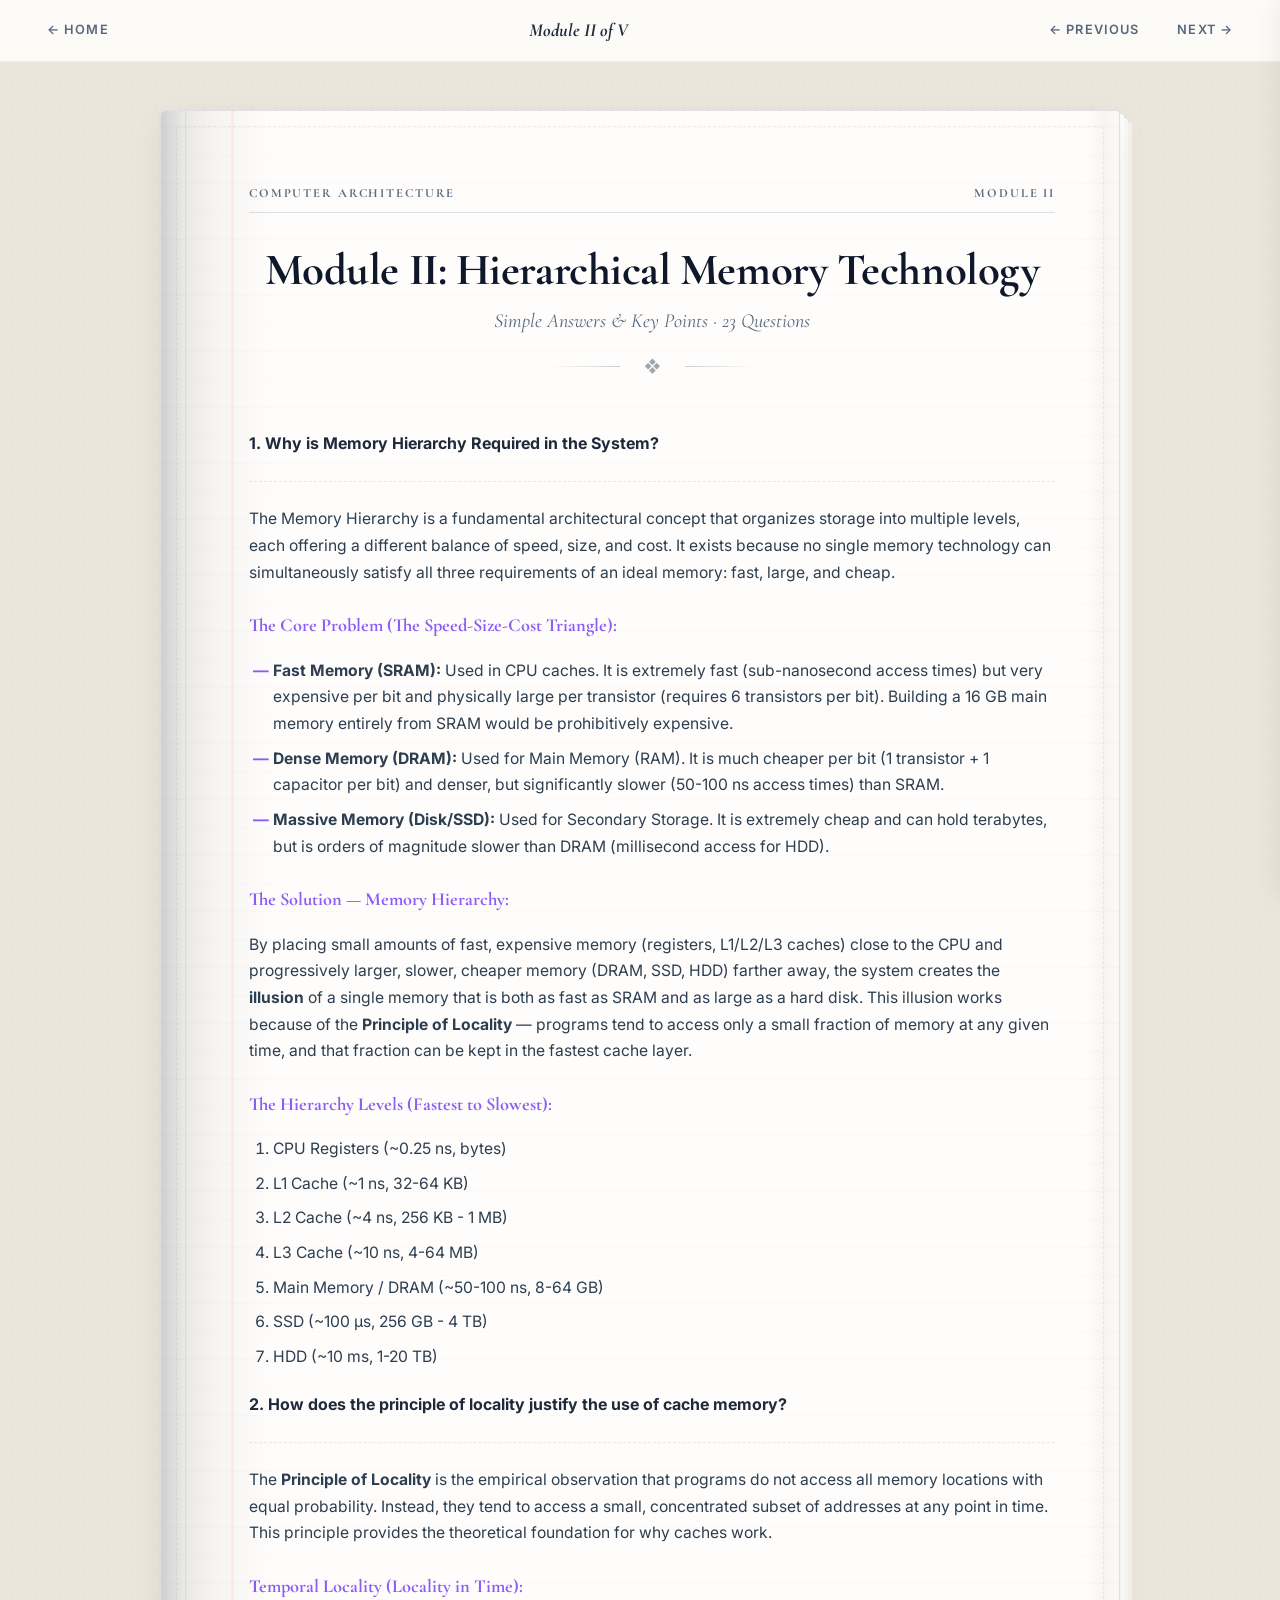
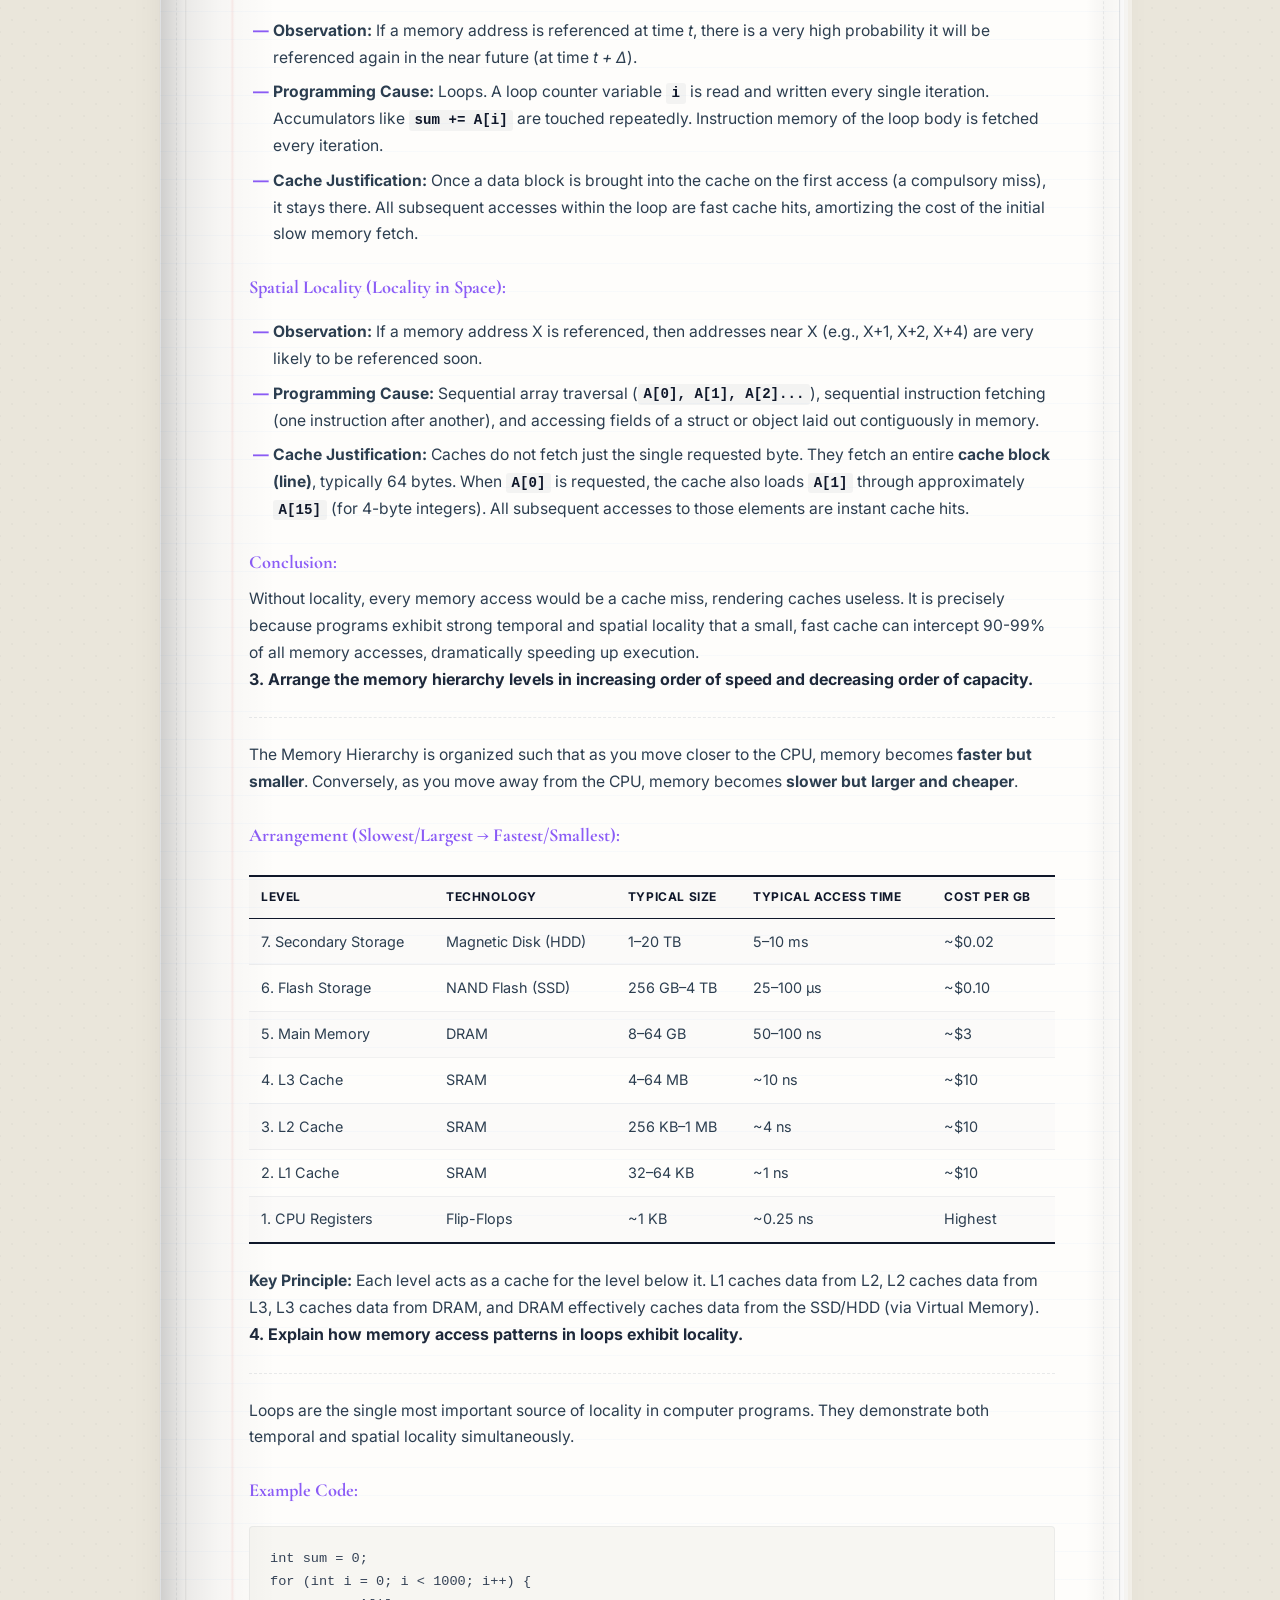
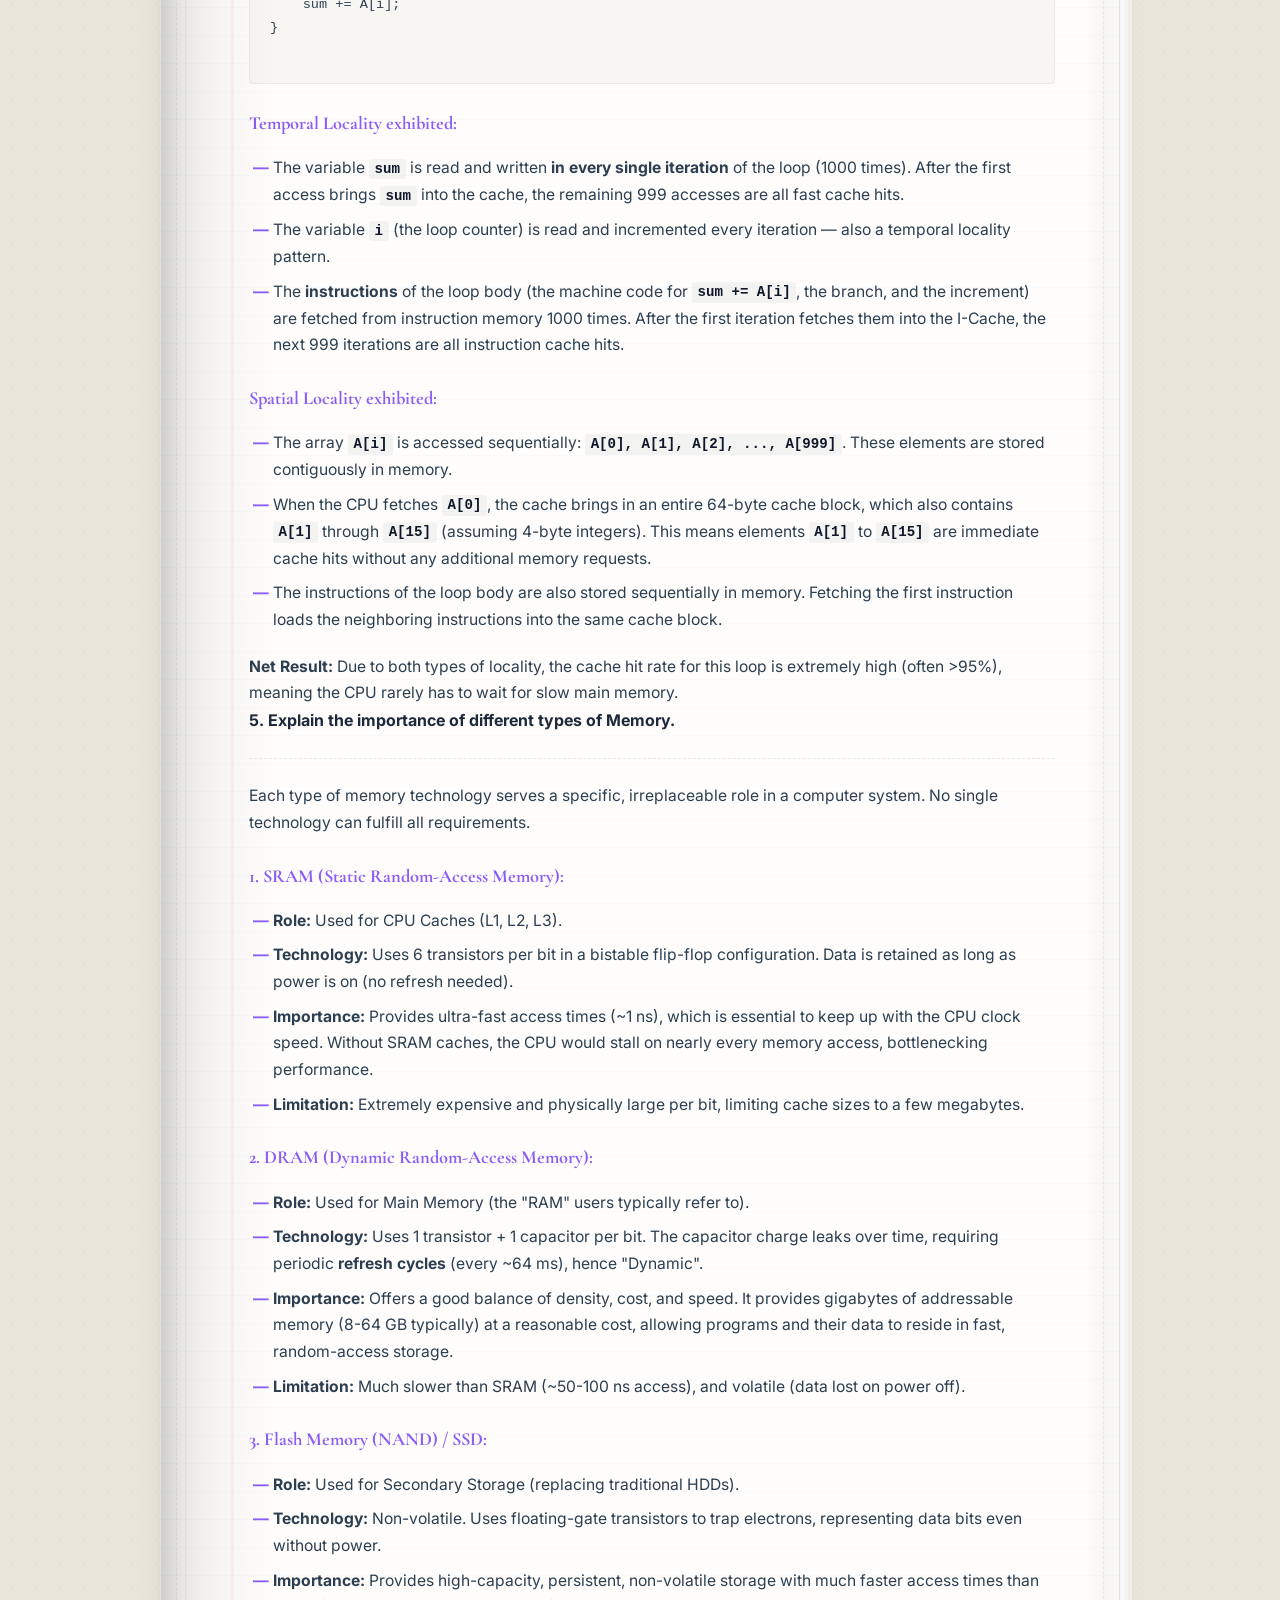
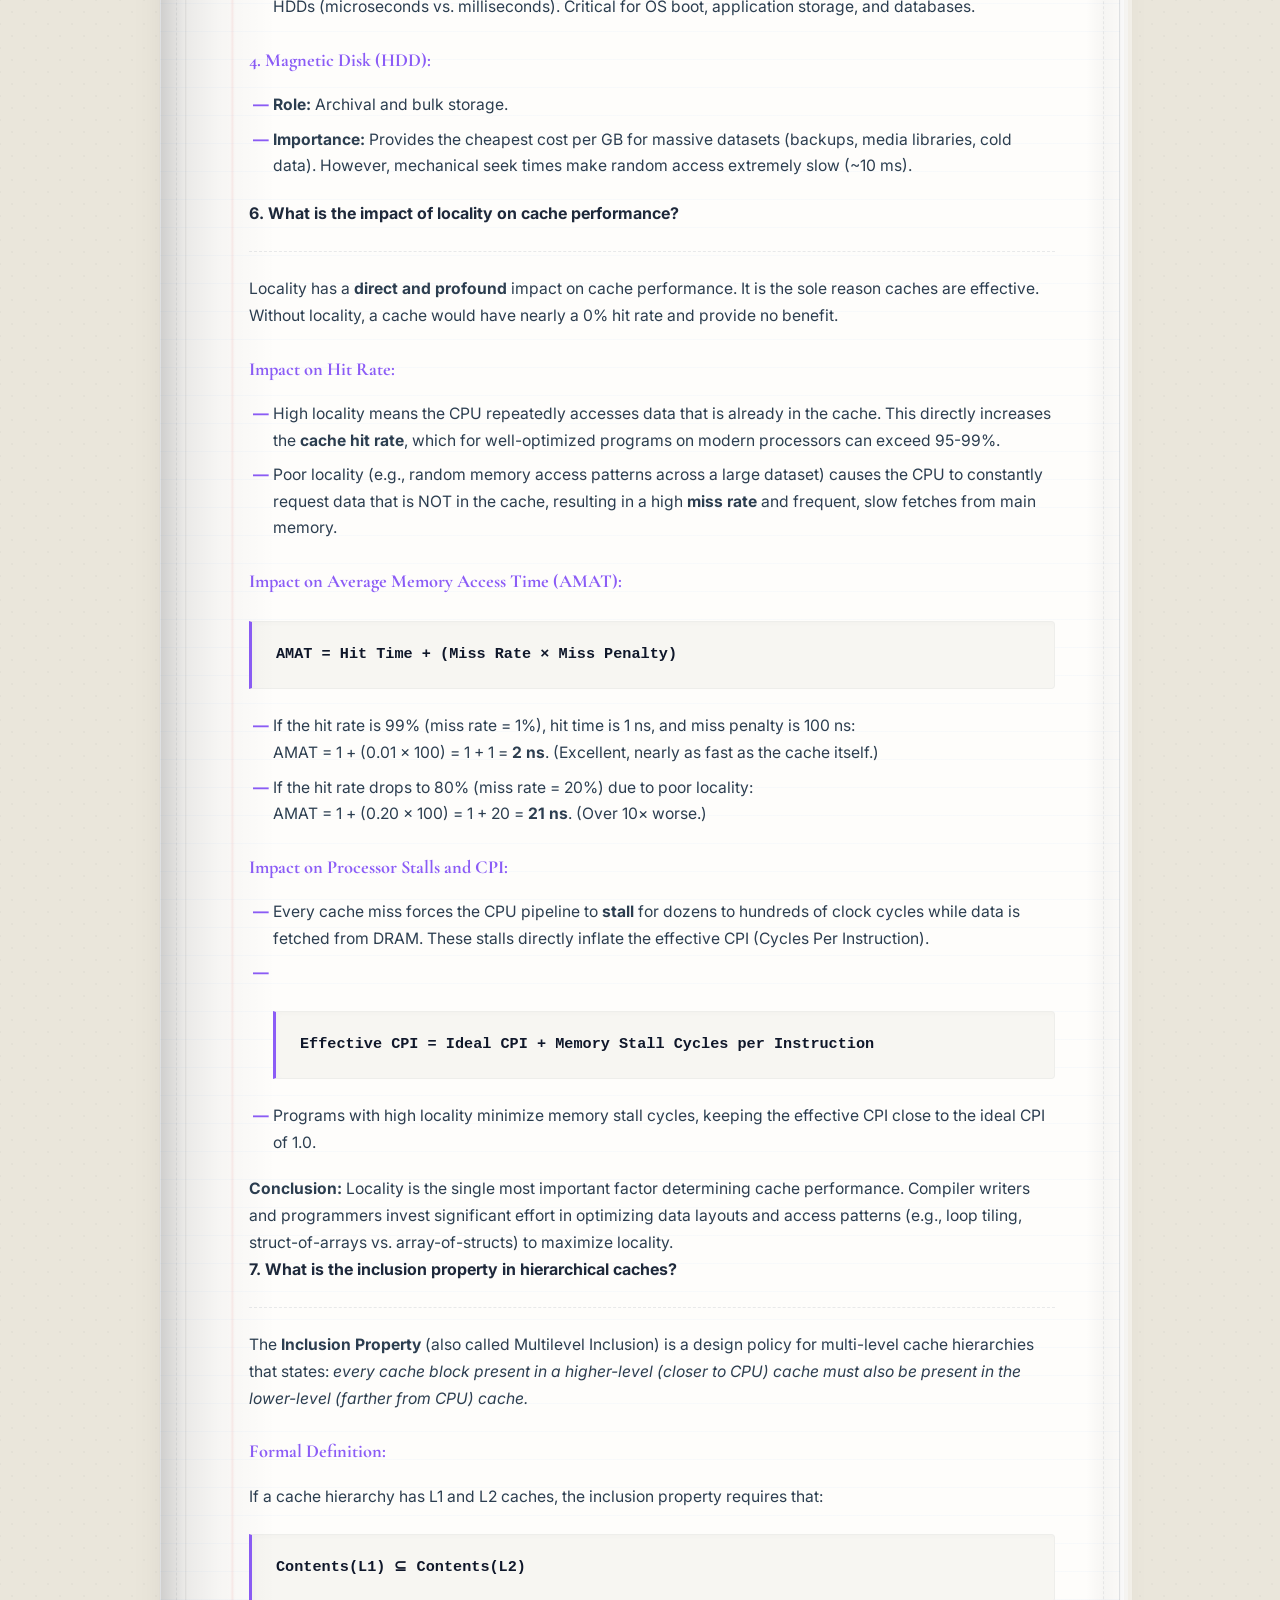
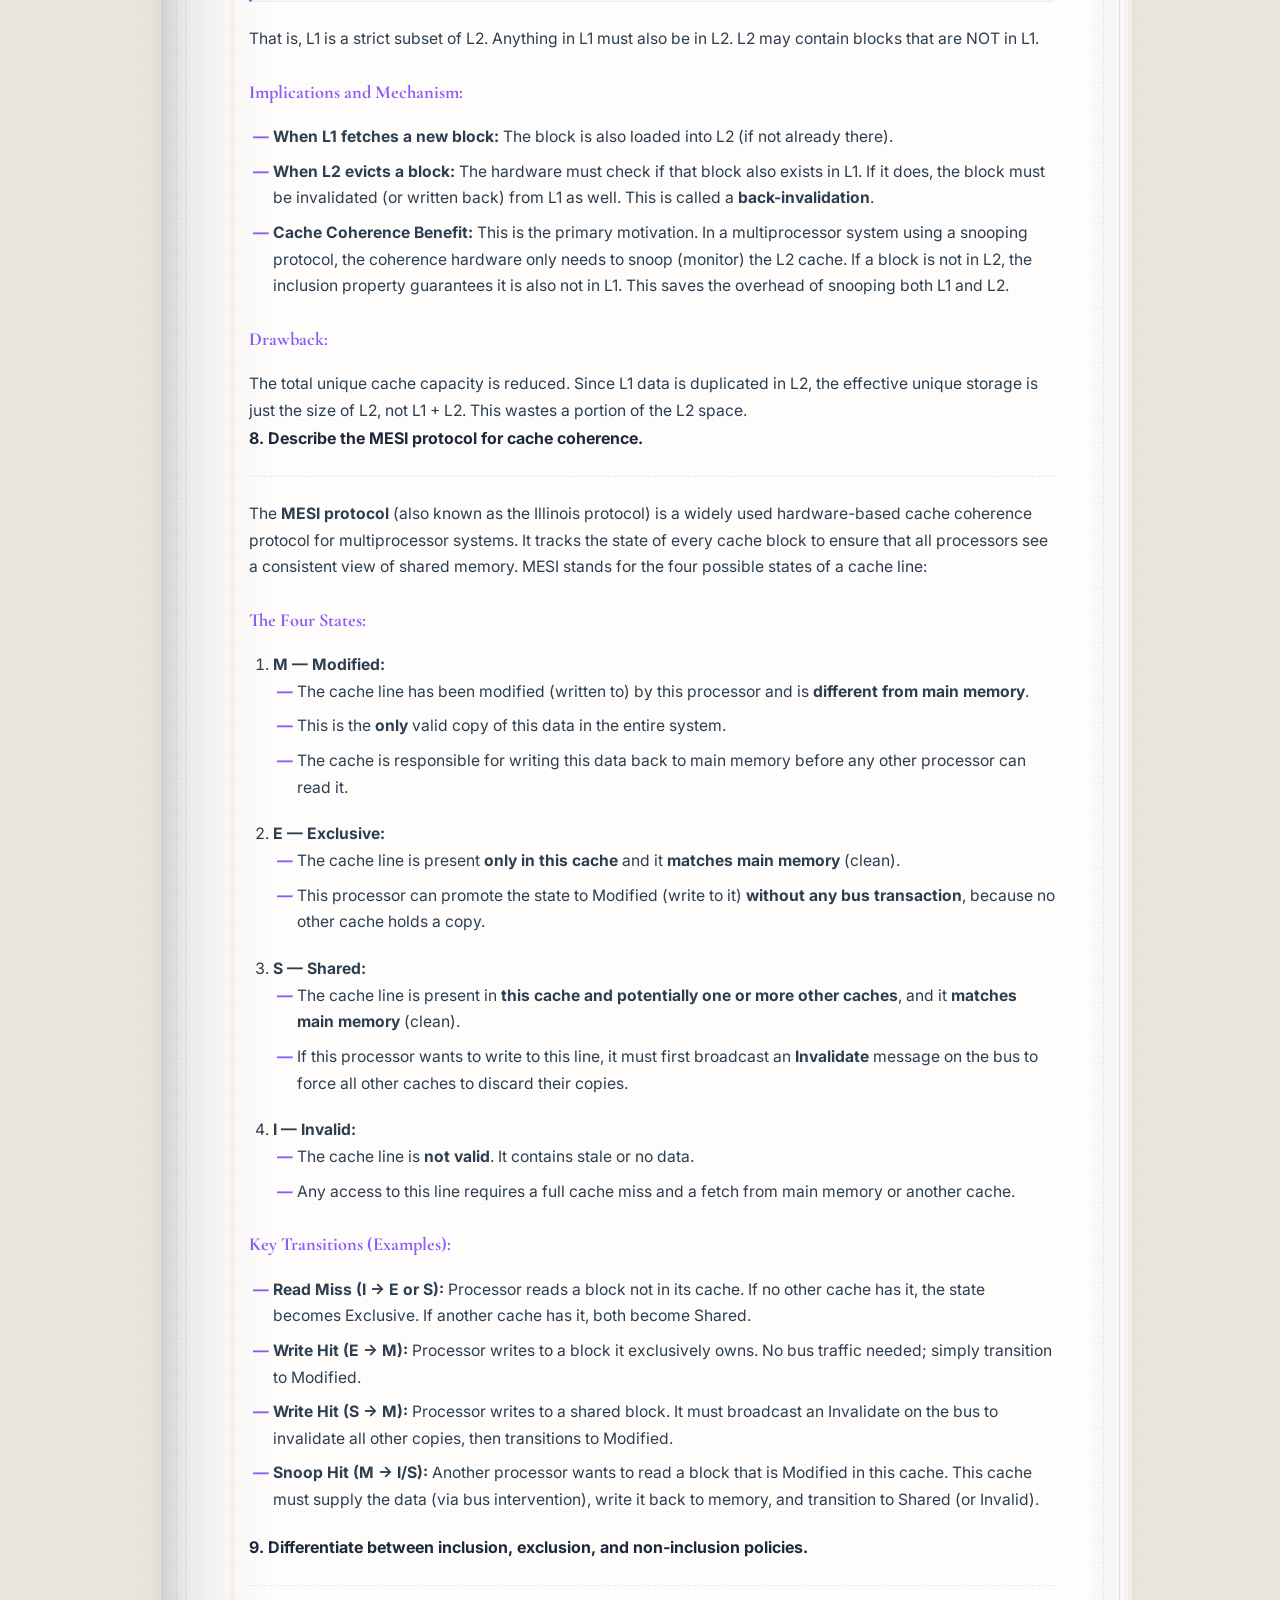
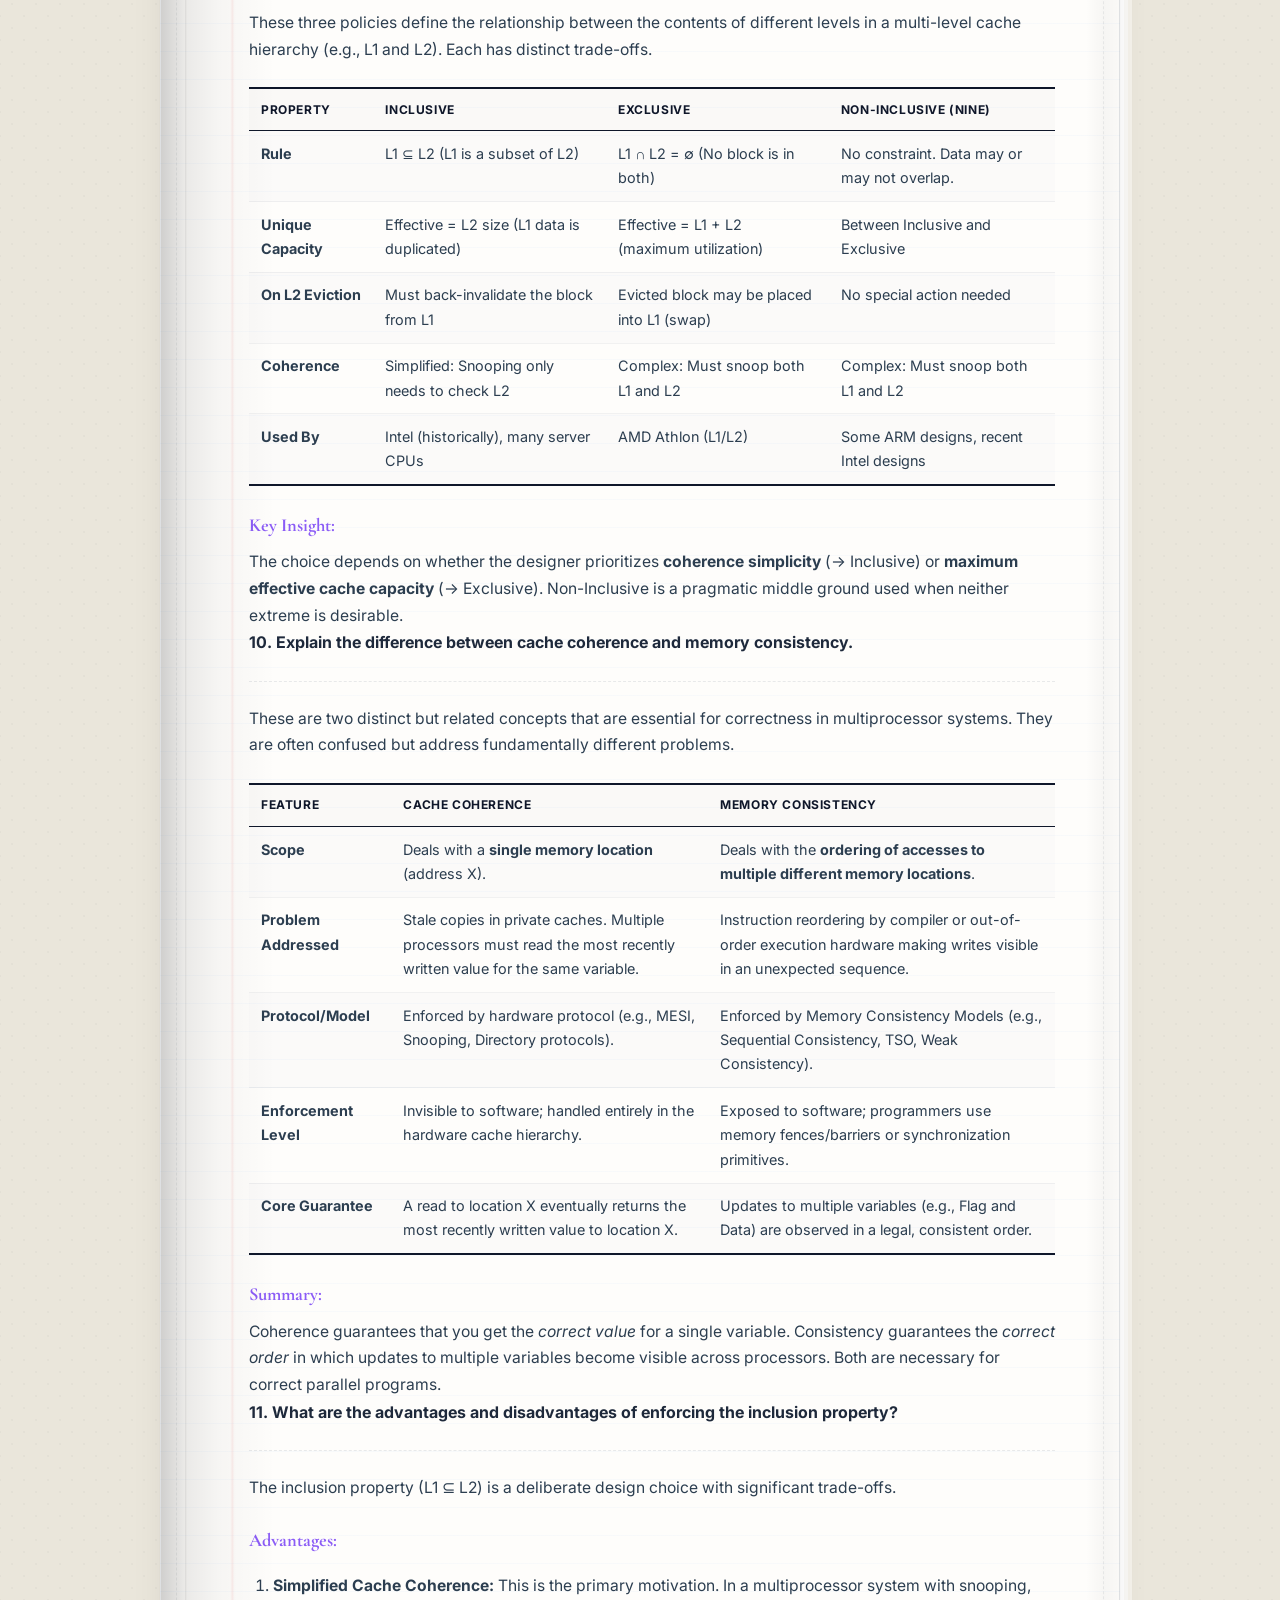
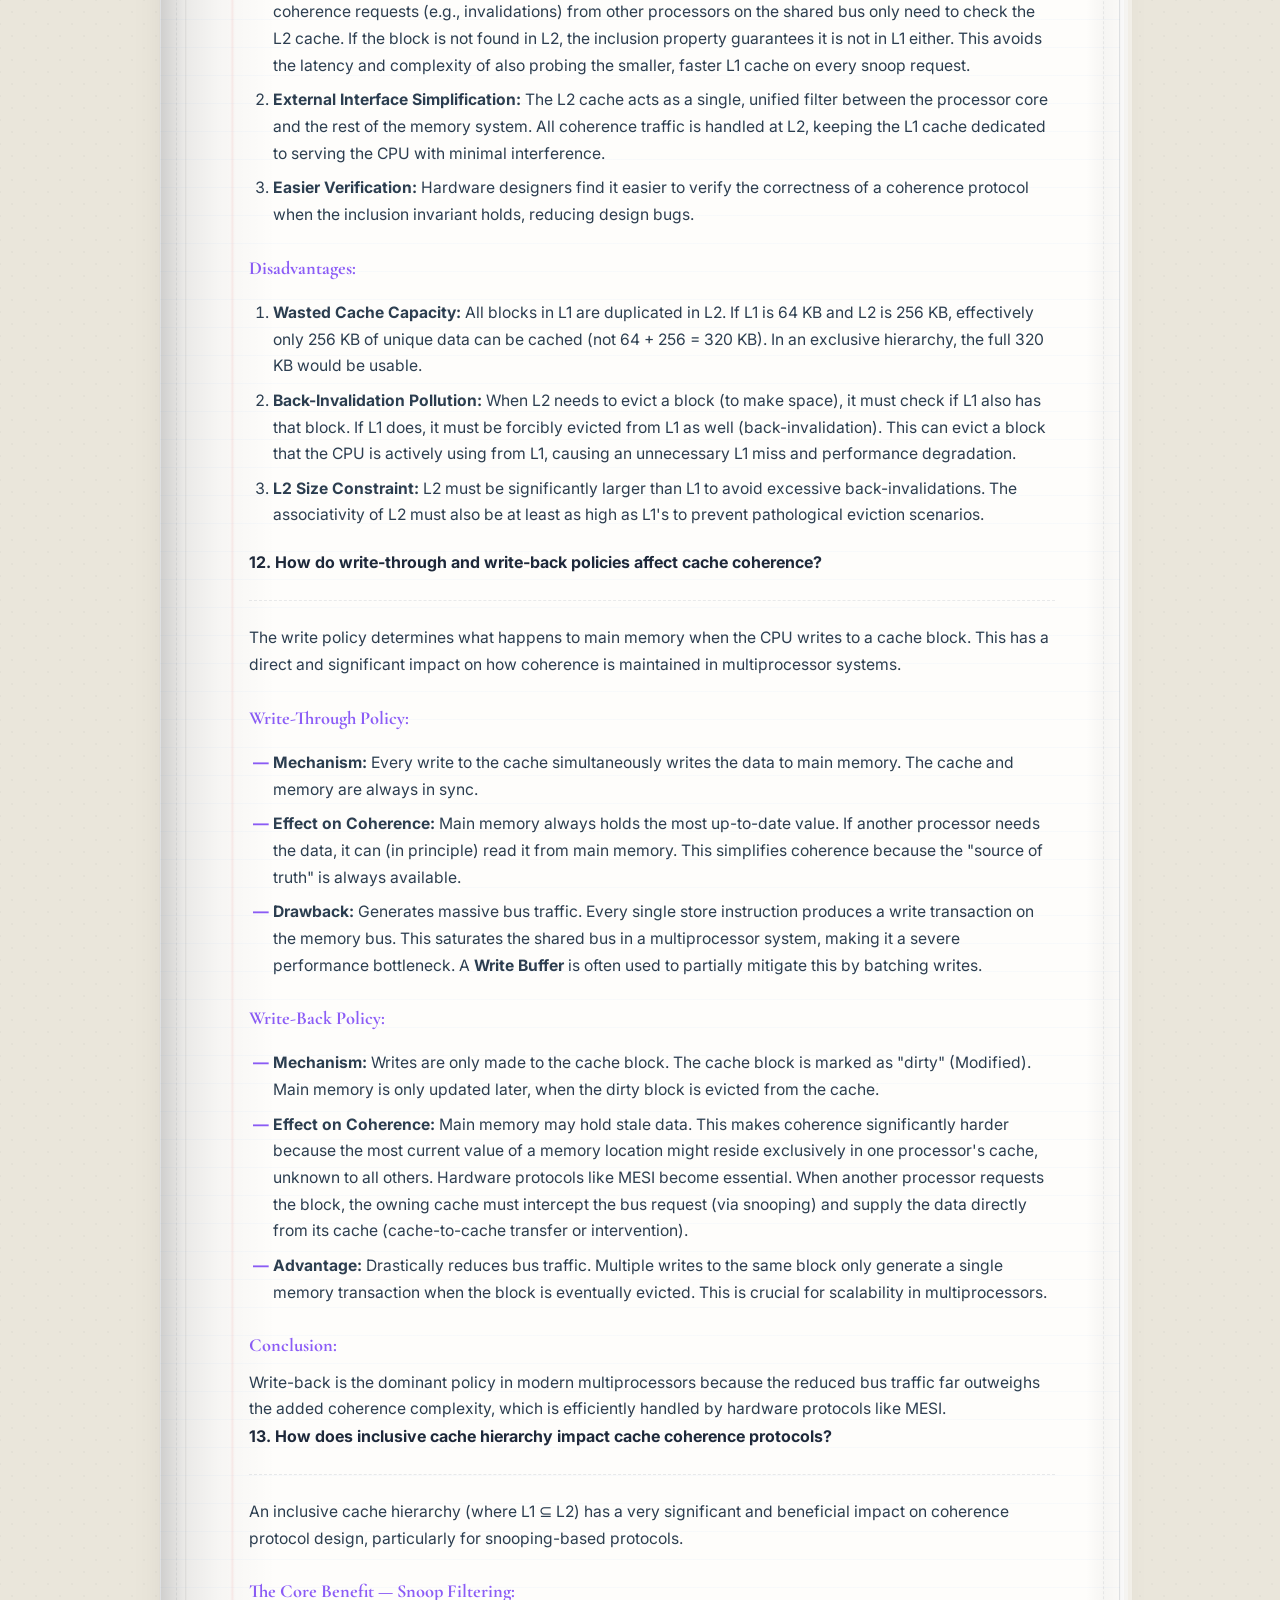
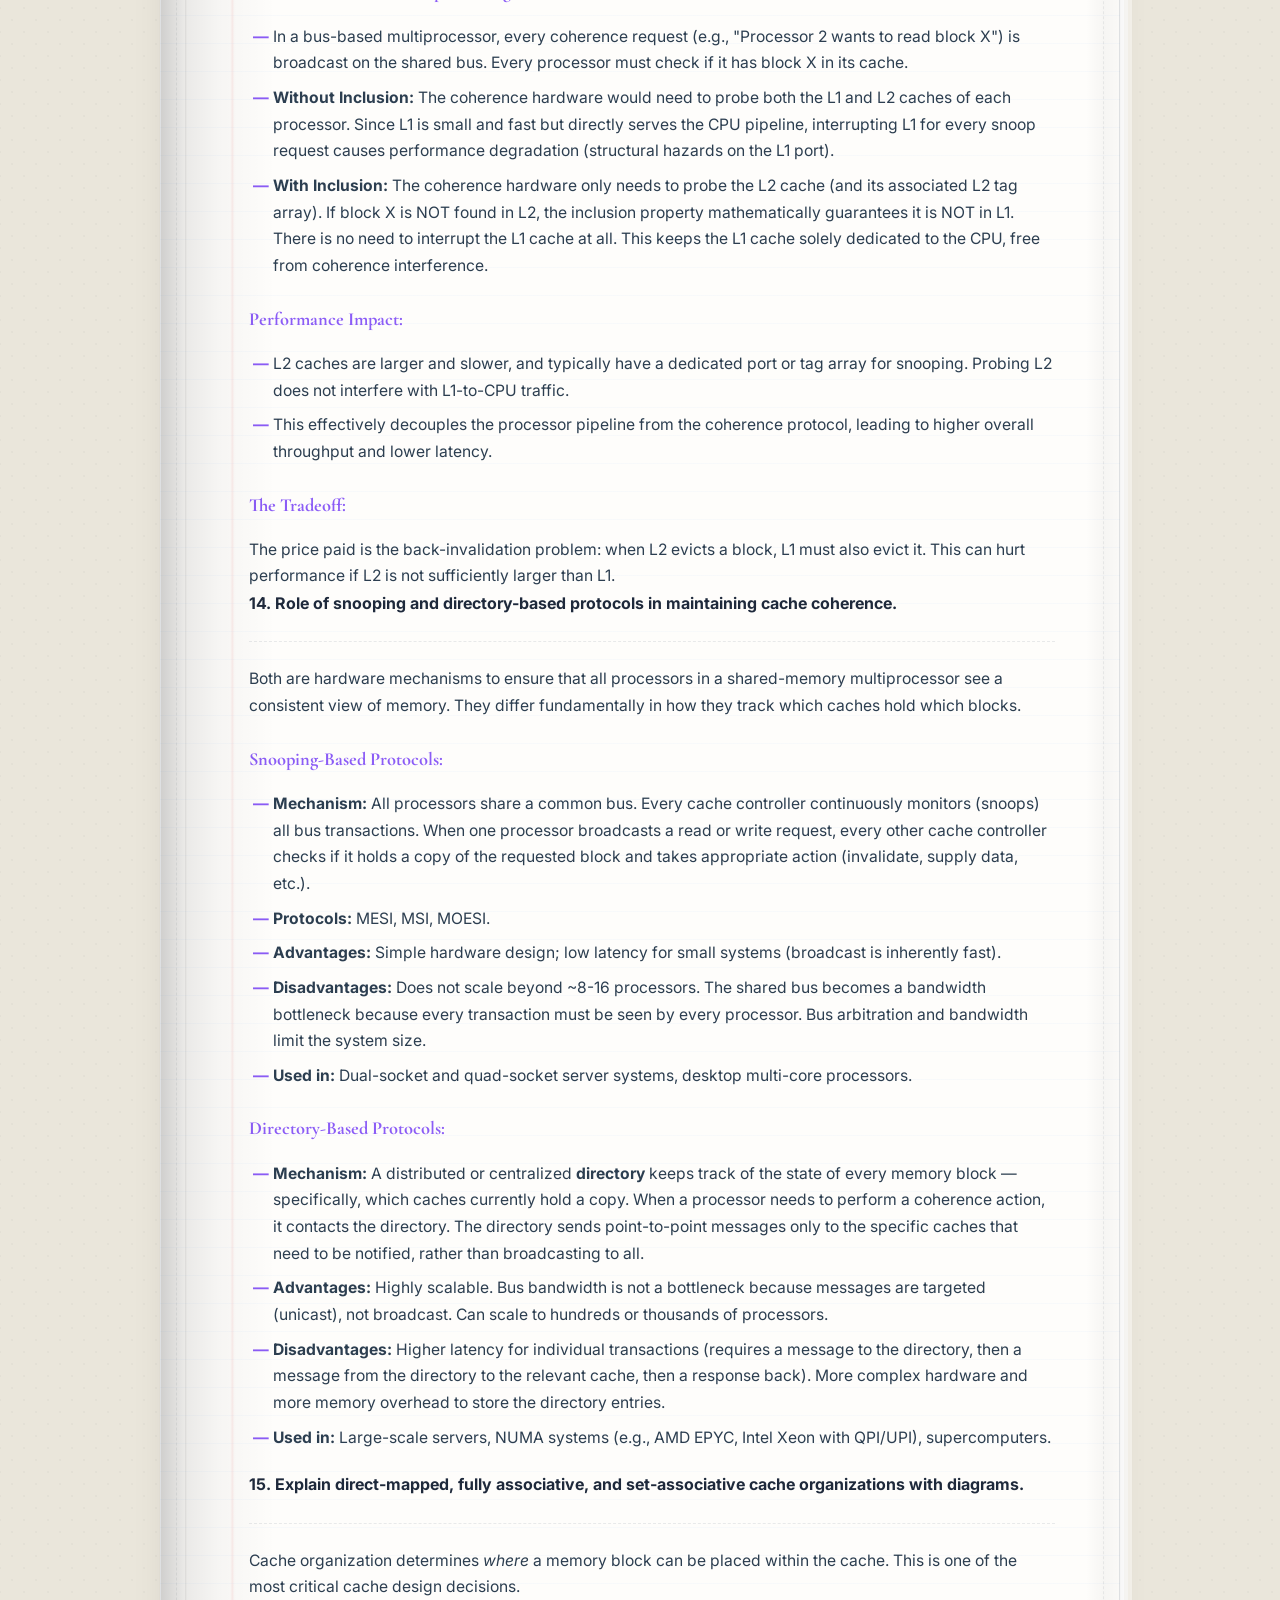
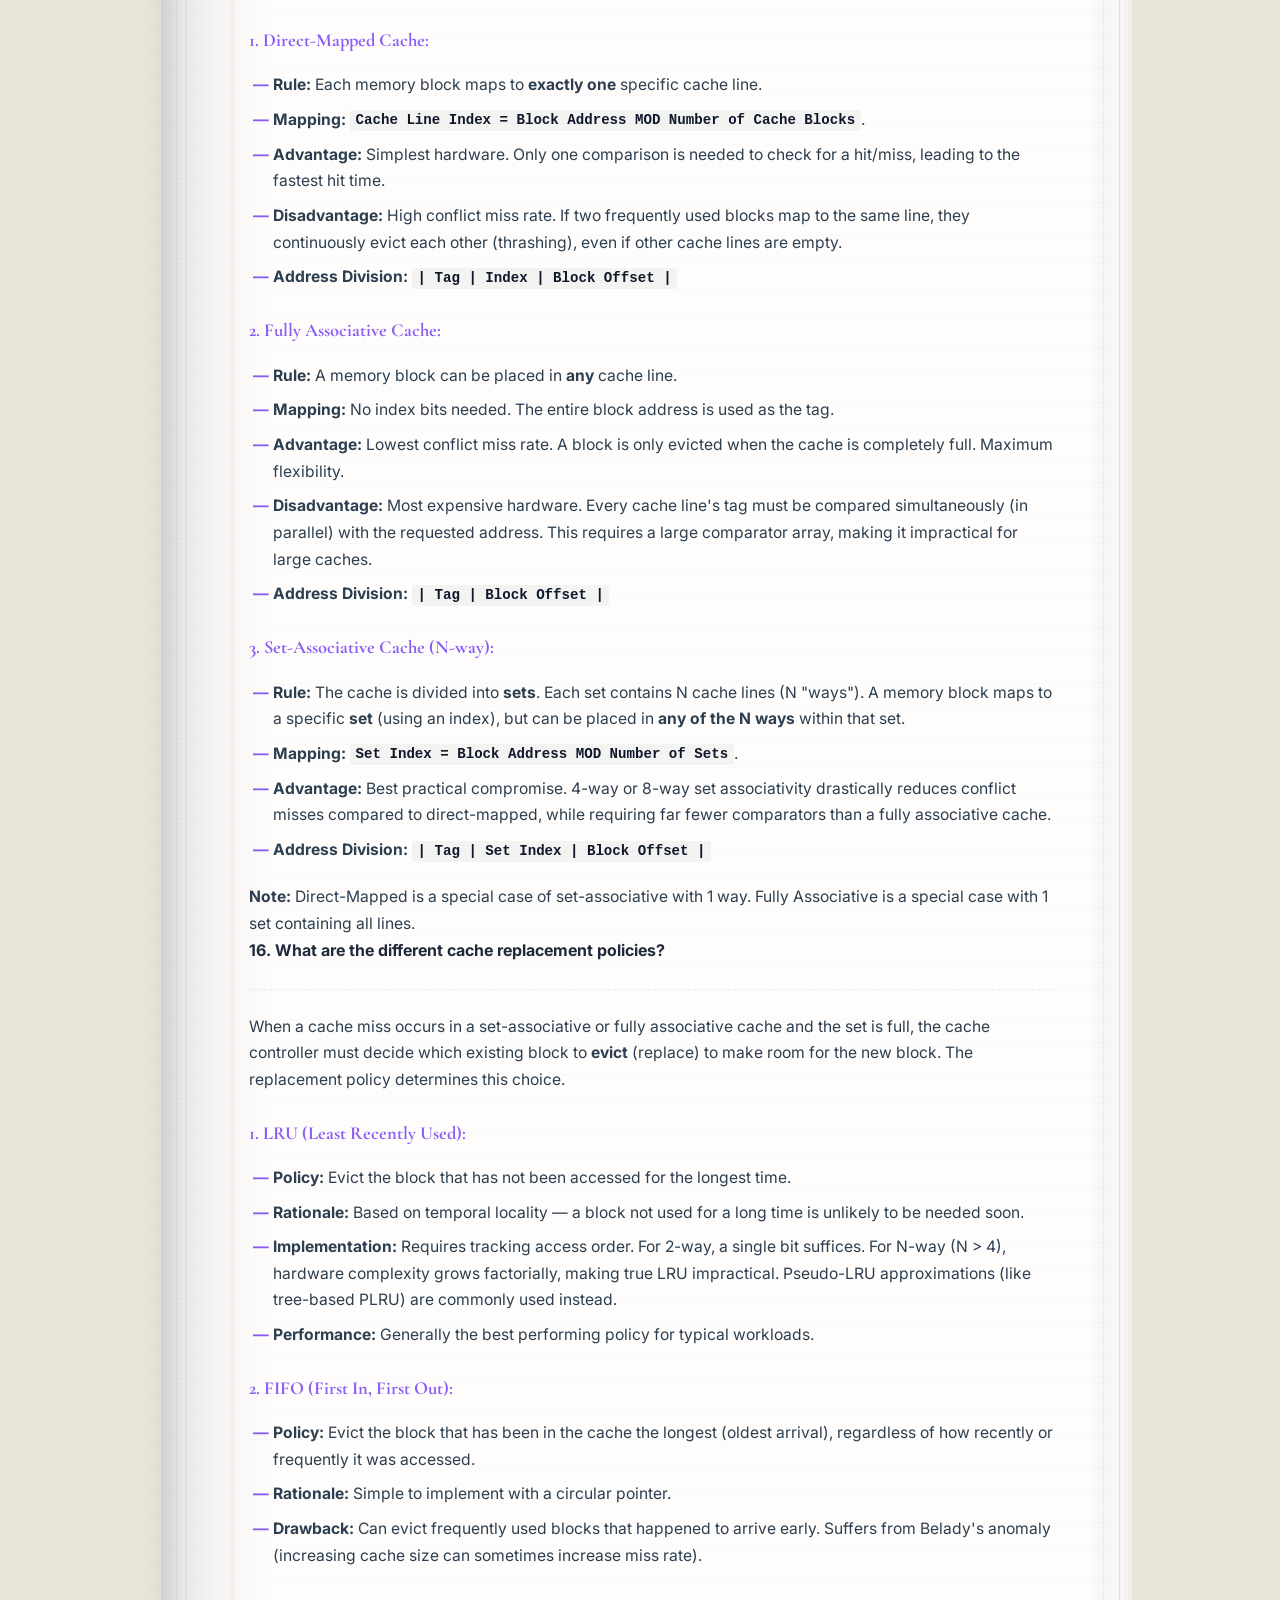
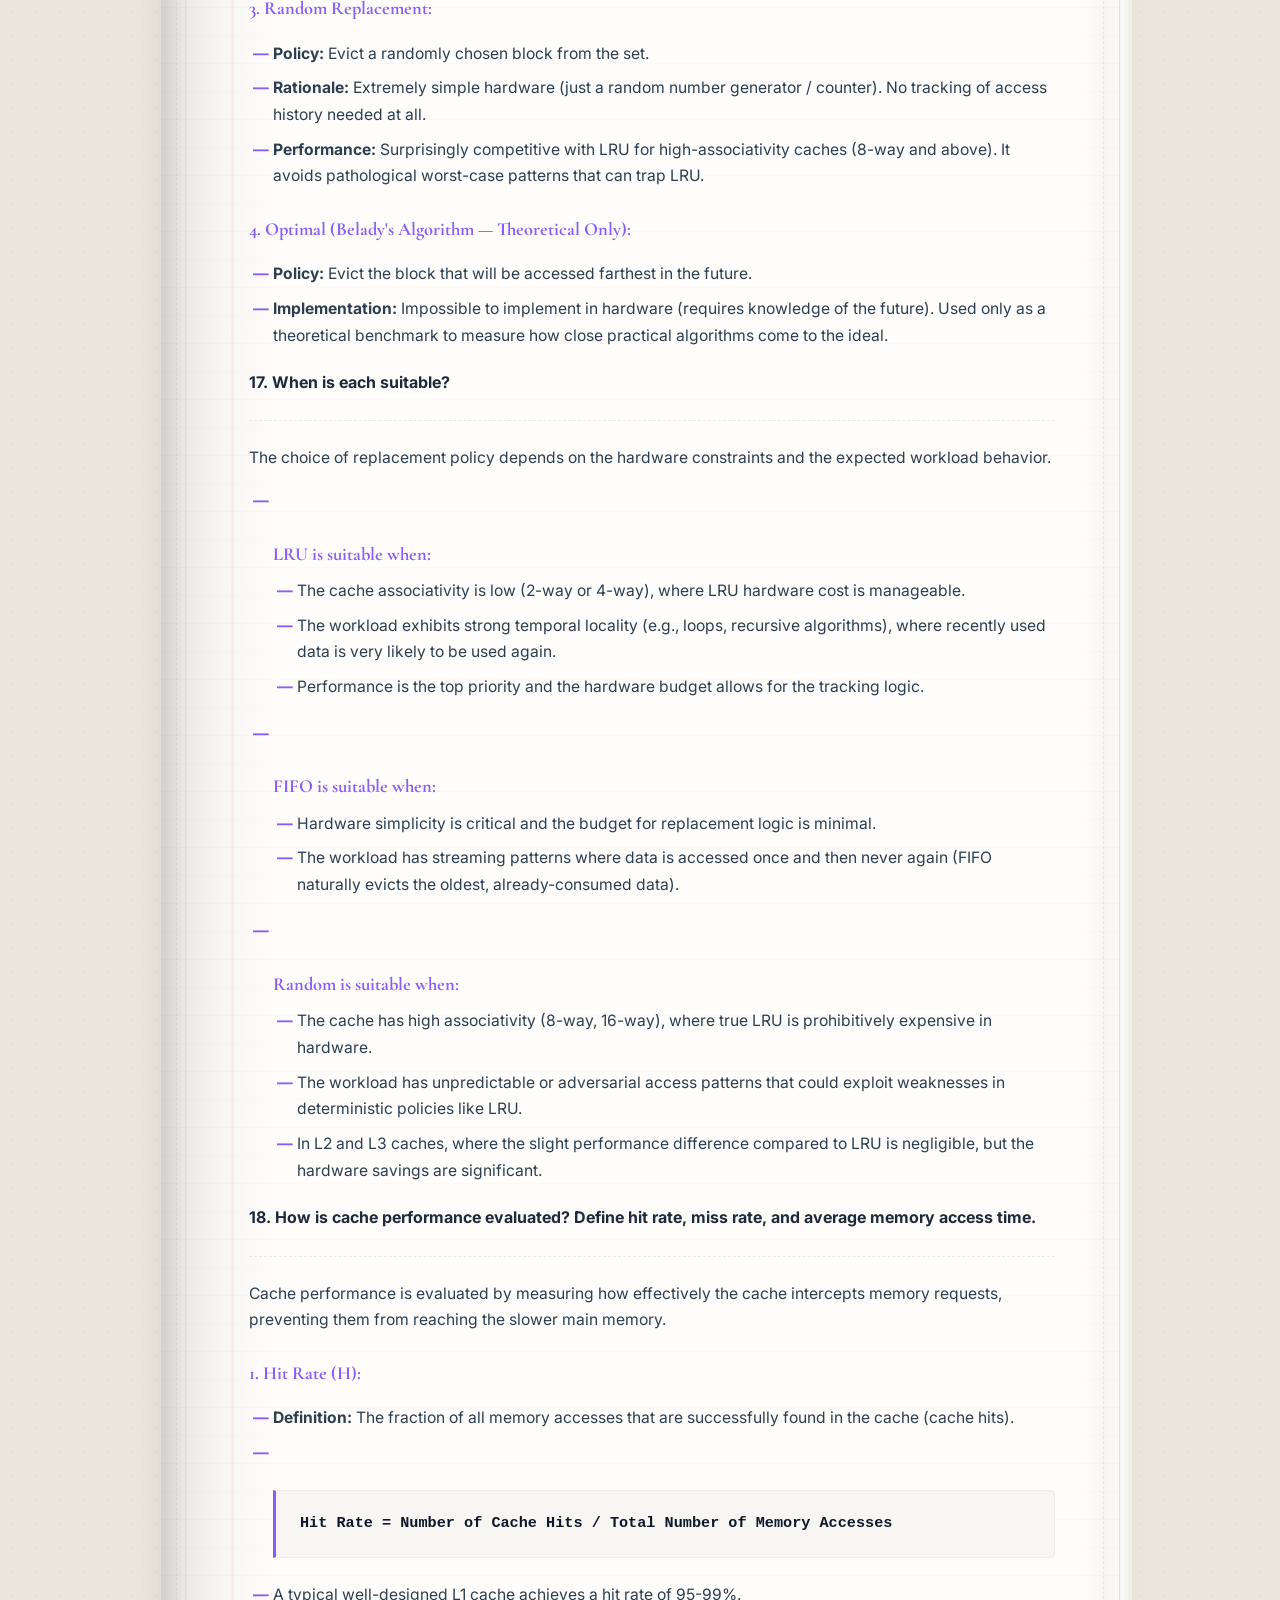
==== commit e2ecd462: "Convert chapter notes to QA Card UI" ====
--- a/memory.html
+++ b/memory.html
@@ -44,7 +44,8 @@
     </header>
     <div class="section">
 
-<details><summary>1. Why is Memory Hierarchy Required in the System?</summary>
+<div class="qa-card">
+<h4 class="qa-question">1. Why is Memory Hierarchy Required in the System?</h4>
 <div class="answer">
     <p>The Memory Hierarchy is a fundamental architectural concept that organizes storage into multiple levels, each offering a different balance of speed, size, and cost. It exists because no single memory technology can simultaneously satisfy all three requirements of an ideal memory: fast, large, and cheap.</p>
 
@@ -69,9 +70,10 @@
         <li>HDD (~10 ms, 1-20 TB)</li>
     </ol>
 </div>
-</details>
-
-<details><summary>2. How does the principle of locality justify the use of cache memory?</summary>
+</div>
+
+<div class="qa-card">
+<h4 class="qa-question">2. How does the principle of locality justify the use of cache memory?</h4>
 <div class="answer">
     <p>The <b>Principle of Locality</b> is the empirical observation that programs do not access all memory locations with equal probability. Instead, they tend to access a small, concentrated subset of addresses at any point in time. This principle provides the theoretical foundation for why caches work.</p>
 
@@ -91,9 +93,10 @@
 
     <p><span class="highlight">Conclusion:</span> Without locality, every memory access would be a cache miss, rendering caches useless. It is precisely because programs exhibit strong temporal and spatial locality that a small, fast cache can intercept 90-99% of all memory accesses, dramatically speeding up execution.</p>
 </div>
-</details>
-
-<details><summary>3. Arrange the memory hierarchy levels in increasing order of speed and decreasing order of capacity.</summary>
+</div>
+
+<div class="qa-card">
+<h4 class="qa-question">3. Arrange the memory hierarchy levels in increasing order of speed and decreasing order of capacity.</h4>
 <div class="answer">
     <p>The Memory Hierarchy is organized such that as you move closer to the CPU, memory becomes <b>faster but smaller</b>. Conversely, as you move away from the CPU, memory becomes <b>slower but larger and cheaper</b>.</p>
 
@@ -112,9 +115,10 @@
 
     <p><b>Key Principle:</b> Each level acts as a cache for the level below it. L1 caches data from L2, L2 caches data from L3, L3 caches data from DRAM, and DRAM effectively caches data from the SSD/HDD (via Virtual Memory).</p>
 </div>
-</details>
-
-<details><summary>4. Explain how memory access patterns in loops exhibit locality.</summary>
+</div>
+
+<div class="qa-card">
+<h4 class="qa-question">4. Explain how memory access patterns in loops exhibit locality.</h4>
 <div class="answer">
     <p>Loops are the single most important source of locality in computer programs. They demonstrate both temporal and spatial locality simultaneously.</p>
 
@@ -142,9 +146,10 @@
 
     <p><b>Net Result:</b> Due to both types of locality, the cache hit rate for this loop is extremely high (often &gt;95%), meaning the CPU rarely has to wait for slow main memory.</p>
 </div>
-</details>
-
-<details><summary>5. Explain the importance of different types of Memory.</summary>
+</div>
+
+<div class="qa-card">
+<h4 class="qa-question">5. Explain the importance of different types of Memory.</h4>
 <div class="answer">
     <p>Each type of memory technology serves a specific, irreplaceable role in a computer system. No single technology can fulfill all requirements.</p>
 
@@ -177,9 +182,10 @@
         <li><b>Importance:</b> Provides the cheapest cost per GB for massive datasets (backups, media libraries, cold data). However, mechanical seek times make random access extremely slow (~10 ms).</li>
     </ul>
 </div>
-</details>
-
-<details><summary>6. What is the impact of locality on cache performance?</summary>
+</div>
+
+<div class="qa-card">
+<h4 class="qa-question">6. What is the impact of locality on cache performance?</h4>
 <div class="answer">
     <p>Locality has a <b>direct and profound</b> impact on cache performance. It is the sole reason caches are effective. Without locality, a cache would have nearly a 0% hit rate and provide no benefit.</p>
 
@@ -207,9 +213,10 @@
 
     <p><b>Conclusion:</b> Locality is the single most important factor determining cache performance. Compiler writers and programmers invest significant effort in optimizing data layouts and access patterns (e.g., loop tiling, struct-of-arrays vs. array-of-structs) to maximize locality.</p>
 </div>
-</details>
-
-<details><summary>7. What is the inclusion property in hierarchical caches?</summary>
+</div>
+
+<div class="qa-card">
+<h4 class="qa-question">7. What is the inclusion property in hierarchical caches?</h4>
 <div class="answer">
     <p>The <b>Inclusion Property</b> (also called Multilevel Inclusion) is a design policy for multi-level cache hierarchies that states: <i>every cache block present in a higher-level (closer to CPU) cache must also be present in the lower-level (farther from CPU) cache.</i></p>
 
@@ -228,9 +235,10 @@
     <p><span class="highlight">Drawback:</span></p>
     <p>The total unique cache capacity is reduced. Since L1 data is duplicated in L2, the effective unique storage is just the size of L2, not L1 + L2. This wastes a portion of the L2 space.</p>
 </div>
-</details>
-
-<details><summary>8. Describe the MESI protocol for cache coherence.</summary>
+</div>
+
+<div class="qa-card">
+<h4 class="qa-question">8. Describe the MESI protocol for cache coherence.</h4>
 <div class="answer">
     <p>The <b>MESI protocol</b> (also known as the Illinois protocol) is a widely used hardware-based cache coherence protocol for multiprocessor systems. It tracks the state of every cache block to ensure that all processors see a consistent view of shared memory. MESI stands for the four possible states of a cache line:</p>
 
@@ -271,9 +279,10 @@
         <li><b>Snoop Hit (M → I/S):</b> Another processor wants to read a block that is Modified in this cache. This cache must supply the data (via bus intervention), write it back to memory, and transition to Shared (or Invalid).</li>
     </ul>
 </div>
-</details>
-
-<details><summary>9. Differentiate between inclusion, exclusion, and non-inclusion policies.</summary>
+</div>
+
+<div class="qa-card">
+<h4 class="qa-question">9. Differentiate between inclusion, exclusion, and non-inclusion policies.</h4>
 <div class="answer">
     <p>These three policies define the relationship between the contents of different levels in a multi-level cache hierarchy (e.g., L1 and L2). Each has distinct trade-offs.</p>
 
@@ -288,9 +297,10 @@
 
     <p><span class="highlight">Key Insight:</span> The choice depends on whether the designer prioritizes <b>coherence simplicity</b> (→ Inclusive) or <b>maximum effective cache capacity</b> (→ Exclusive). Non-Inclusive is a pragmatic middle ground used when neither extreme is desirable.</p>
 </div>
-</details>
-
-<details><summary>10. Explain the difference between cache coherence and memory consistency.</summary>
+</div>
+
+<div class="qa-card">
+<h4 class="qa-question">10. Explain the difference between cache coherence and memory consistency.</h4>
 <div class="answer">
     <p>These are two distinct but related concepts that are essential for correctness in multiprocessor systems. They are often confused but address fundamentally different problems.</p>
 
@@ -305,9 +315,10 @@
 
     <p><span class="highlight">Summary:</span> Coherence guarantees that you get the <i>correct value</i> for a single variable. Consistency guarantees the <i>correct order</i> in which updates to multiple variables become visible across processors. Both are necessary for correct parallel programs.</p>
 </div>
-</details>
-
-<details><summary>11. What are the advantages and disadvantages of enforcing the inclusion property?</summary>
+</div>
+
+<div class="qa-card">
+<h4 class="qa-question">11. What are the advantages and disadvantages of enforcing the inclusion property?</h4>
 <div class="answer">
     <p>The inclusion property (L1 ⊆ L2) is a deliberate design choice with significant trade-offs.</p>
 
@@ -325,9 +336,10 @@
         <li><b>L2 Size Constraint:</b> L2 must be significantly larger than L1 to avoid excessive back-invalidations. The associativity of L2 must also be at least as high as L1's to prevent pathological eviction scenarios.</li>
     </ol>
 </div>
-</details>
-
-<details><summary>12. How do write-through and write-back policies affect cache coherence?</summary>
+</div>
+
+<div class="qa-card">
+<h4 class="qa-question">12. How do write-through and write-back policies affect cache coherence?</h4>
 <div class="answer">
     <p>The write policy determines what happens to main memory when the CPU writes to a cache block. This has a direct and significant impact on how coherence is maintained in multiprocessor systems.</p>
 
@@ -347,9 +359,10 @@
 
     <p><span class="highlight">Conclusion:</span> Write-back is the dominant policy in modern multiprocessors because the reduced bus traffic far outweighs the added coherence complexity, which is efficiently handled by hardware protocols like MESI.</p>
 </div>
-</details>
-
-<details><summary>13. How does inclusive cache hierarchy impact cache coherence protocols?</summary>
+</div>
+
+<div class="qa-card">
+<h4 class="qa-question">13. How does inclusive cache hierarchy impact cache coherence protocols?</h4>
 <div class="answer">
     <p>An inclusive cache hierarchy (where L1 ⊆ L2) has a very significant and beneficial impact on coherence protocol design, particularly for snooping-based protocols.</p>
 
@@ -369,9 +382,10 @@
     <p><span class="highlight">The Tradeoff:</span></p>
     <p>The price paid is the back-invalidation problem: when L2 evicts a block, L1 must also evict it. This can hurt performance if L2 is not sufficiently larger than L1.</p>
 </div>
-</details>
-
-<details><summary>14. Role of snooping and directory-based protocols in maintaining cache coherence.</summary>
+</div>
+
+<div class="qa-card">
+<h4 class="qa-question">14. Role of snooping and directory-based protocols in maintaining cache coherence.</h4>
 <div class="answer">
     <p>Both are hardware mechanisms to ensure that all processors in a shared-memory multiprocessor see a consistent view of memory. They differ fundamentally in how they track which caches hold which blocks.</p>
 
@@ -392,9 +406,10 @@
         <li><b>Used in:</b> Large-scale servers, NUMA systems (e.g., AMD EPYC, Intel Xeon with QPI/UPI), supercomputers.</li>
     </ul>
 </div>
-</details>
-
-<details><summary>15. Explain direct-mapped, fully associative, and set-associative cache organizations with diagrams.</summary>
+</div>
+
+<div class="qa-card">
+<h4 class="qa-question">15. Explain direct-mapped, fully associative, and set-associative cache organizations with diagrams.</h4>
 <div class="answer">
     <p>Cache organization determines <i>where</i> a memory block can be placed within the cache. This is one of the most critical cache design decisions.</p>
 
@@ -426,9 +441,10 @@
 
     <p><b>Note:</b> Direct-Mapped is a special case of set-associative with 1 way. Fully Associative is a special case with 1 set containing all lines.</p>
 </div>
-</details>
-
-<details><summary>16. What are the different cache replacement policies?</summary>
+</div>
+
+<div class="qa-card">
+<h4 class="qa-question">16. What are the different cache replacement policies?</h4>
 <div class="answer">
     <p>When a cache miss occurs in a set-associative or fully associative cache and the set is full, the cache controller must decide which existing block to <b>evict</b> (replace) to make room for the new block. The replacement policy determines this choice.</p>
 
@@ -460,9 +476,10 @@
         <li><b>Implementation:</b> Impossible to implement in hardware (requires knowledge of the future). Used only as a theoretical benchmark to measure how close practical algorithms come to the ideal.</li>
     </ul>
 </div>
-</details>
-
-<details><summary>17. When is each suitable?</summary>
+</div>
+
+<div class="qa-card">
+<h4 class="qa-question">17. When is each suitable?</h4>
 <div class="answer">
     <p>The choice of replacement policy depends on the hardware constraints and the expected workload behavior.</p>
 
@@ -489,9 +506,10 @@
         </li>
     </ul>
 </div>
-</details>
-
-<details><summary>18. How is cache performance evaluated? Define hit rate, miss rate, and average memory access time.</summary>
+</div>
+
+<div class="qa-card">
+<h4 class="qa-question">18. How is cache performance evaluated? Define hit rate, miss rate, and average memory access time.</h4>
 <div class="answer">
     <p>Cache performance is evaluated by measuring how effectively the cache intercepts memory requests, preventing them from reaching the slower main memory.</p>
 
@@ -524,9 +542,10 @@
         <li>For multi-level caches: <code>AMAT = Hit Time L1 + Miss Rate L1 × (Hit Time L2 + Miss Rate L2 × Miss Penalty L2)</code>.</li>
     </ul>
 </div>
-</details>
-
-<details><summary>19. Compute AMAT. Hit Rate=90%, Hit Time=5ns, Miss Penalty=50ns.</summary>
+</div>
+
+<div class="qa-card">
+<h4 class="qa-question">19. Compute AMAT. Hit Rate=90%, Hit Time=5ns, Miss Penalty=50ns.</h4>
 <div class="answer">
     <p>This is a straightforward application of the AMAT formula.</p>
 
@@ -550,9 +569,10 @@
 
     <p><span class="highlight">Interpretation:</span> Even though the cache serves 90% of requests in just 5 ns, the 10% of misses — each costing an additional 50 ns — doubles the average access time to 10 ns. This illustrates why even small improvements in miss rate (e.g., from 10% to 5%) have an outsized impact on AMAT (reducing it from 10 ns to 7.5 ns).</p>
 </div>
-</details>
-
-<details><summary>20. 4-way set associative, 32 blocks. How many sets? Replacement policy?</summary>
+</div>
+
+<div class="qa-card">
+<h4 class="qa-question">20. 4-way set associative, 32 blocks. How many sets? Replacement policy?</h4>
 <div class="answer">
     <p><b>Given:</b></p>
     <ul>
@@ -584,9 +604,10 @@
         <li><b>Tag bits:</b> Remaining bits of the address.</li>
     </ul>
 </div>
-</details>
-
-<details><summary>21. Trace a memory access sequence in a direct-mapped cache and show hit/miss conditions.</summary>
+</div>
+
+<div class="qa-card">
+<h4 class="qa-question">21. Trace a memory access sequence in a direct-mapped cache and show hit/miss conditions.</h4>
 <div class="answer">
     <p><i>General approach for solving any direct-mapped cache trace problem for an exam:</i></p>
 
@@ -618,9 +639,10 @@
     </table>
     <p><b>Result:</b> 0 Hits, 5 Misses. Blocks 0 and 8 constantly thrash because they both map to Line 0. A 2-way set-associative cache would solve this.</p>
 </div>
-</details>
-
-<details><summary>22. Direct-Mapped FIFO: Sequence 1,2,3,4,1,2,5,1,2,3,4,5. Find hits/misses.</summary>
+</div>
+
+<div class="qa-card">
+<h4 class="qa-question">22. Direct-Mapped FIFO: Sequence 1,2,3,4,1,2,5,1,2,3,4,5. Find hits/misses.</h4>
 <div class="answer">
     <p><b>Given:</b> Cache size = 4 blocks. Direct-Mapped. Mapping: Cache Line = Block Number mod 4.</p>
 
@@ -644,9 +666,10 @@
 
     <p><b>Result: 5 Hits, 7 Misses.</b></p>
 </div>
-</details>
-
-<details><summary>23. 2-Way Set Associative Cache (LRU). Sequence: 0,4,1,5,0,4,1,5. Find hits/misses.</summary>
+</div>
+
+<div class="qa-card">
+<h4 class="qa-question">23. 2-Way Set Associative Cache (LRU). Sequence: 0,4,1,5,0,4,1,5. Find hits/misses.</h4>
 <div class="answer">
     <p><b>Given:</b> 2 Sets, each with 2 blocks (2-way). Total = 4 blocks. LRU replacement. Mapping: Set = Block MOD 2.</p>
 
@@ -668,7 +691,7 @@
 
     <p><span class="highlight">Analysis:</span> The first 4 accesses are compulsory misses (cold starts). The next 4 accesses are all hits because the working set (blocks 0, 4, 1, 5) fits perfectly into the 4-block cache. The 2-way associativity prevents the conflict misses that would destroy performance in a direct-mapped cache with this access pattern.</p>
 </div>
-</details>
+</div>
 
 </div>
     <script src="notes.js"></script>
